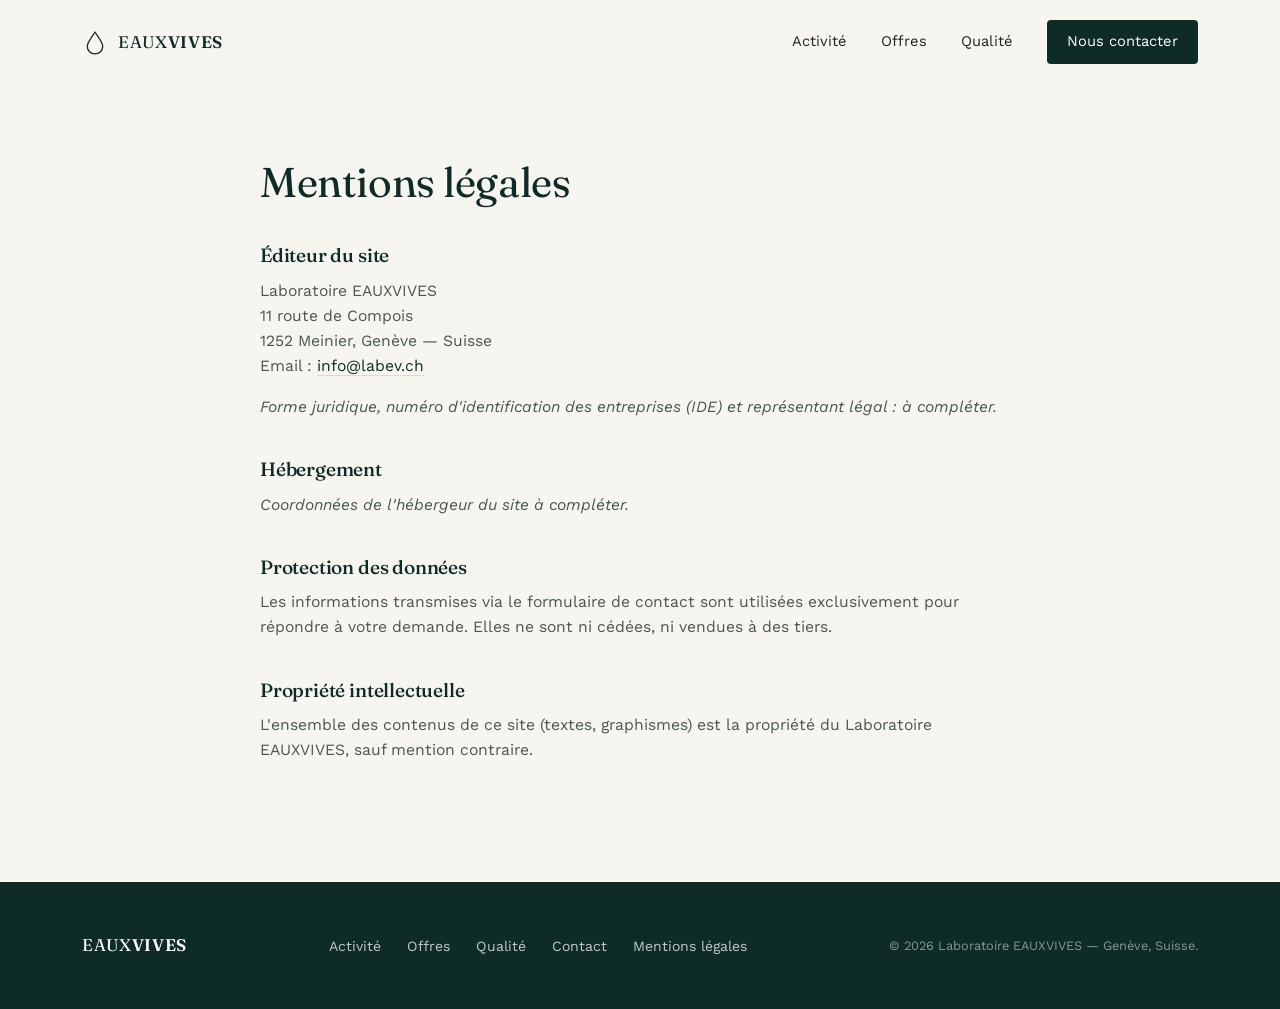
==== mentions-legales.html @ 8d7fb26c "Corriger l'adresse email de contact en info@labev.ch Co-Authored-By: Claude Sonnet 5 <noreply@anthro" ====
<!DOCTYPE html>
<html lang="fr">
<head>
<meta charset="UTF-8">
<meta name="viewport" content="width=device-width, initial-scale=1.0">
<title>Mentions légales — EAUXVIVES</title>
<meta name="robots" content="noindex">
<link rel="icon" href="data:image/svg+xml,%3Csvg xmlns='http://www.w3.org/2000/svg' viewBox='0 0 32 32'%3E%3Crect width='32' height='32' rx='6' fill='%23173A34'/%3E%3Cpath d='M16 6C11 13 8 16.5 8 20.5A8 8 0 0 0 24 20.5C24 16.5 21 13 16 6Z' fill='%237FBDA8'/%3E%3C/svg%3E">
<link rel="preconnect" href="https://fonts.googleapis.com">
<link rel="preconnect" href="https://fonts.gstatic.com" crossorigin>
<link href="https://fonts.googleapis.com/css2?family=Fraunces:opsz,wght@9..144,400;9..144,500;9..144,600&family=Work+Sans:wght@300;400;500;600&display=swap" rel="stylesheet">
<link rel="stylesheet" href="css/style.css">
<style>
  .legal { padding: 160px 0 120px; max-width: 760px; }
  .legal h1 { font-size: clamp(2rem, 4vw, 2.6rem); color: var(--teal-900); margin-bottom: 34px; }
  .legal h2 { font-size: 1.2rem; margin: 40px 0 12px; color: var(--teal-900); }
  .legal p, .legal li { color: var(--ink-soft); font-size: 0.98rem; }
  .legal a { color: var(--teal-900); border-bottom: 1px solid var(--line); }
</style>
</head>
<body>

<header class="site-header scrolled" id="site-header">
  <div class="wrap header-inner">
    <a class="logo" href="index.html">
      <span class="logo-mark" aria-hidden="true">
        <svg viewBox="0 0 32 32" fill="none" xmlns="http://www.w3.org/2000/svg">
          <path d="M16 4C10 12.5 6.5 16.7 6.5 21.2C6.5 27 10.7 30.5 16 30.5C21.3 30.5 25.5 27 25.5 21.2C25.5 16.7 22 12.5 16 4Z" stroke="currentColor" stroke-width="1.6"/>
        </svg>
      </span>
      <span class="logo-text">EAUX<strong>VIVES</strong></span>
    </a>
    <nav class="main-nav" id="main-nav" aria-label="Navigation principale">
      <a href="index.html#activite">Activité</a>
      <a href="index.html#offres">Offres</a>
      <a href="index.html#qualite">Qualité</a>
      <a href="index.html#contact" class="nav-cta">Nous contacter</a>
    </nav>
    <button class="nav-toggle" id="nav-toggle" aria-expanded="false" aria-controls="main-nav" aria-label="Ouvrir le menu">
      <span></span><span></span><span></span>
    </button>
  </div>
</header>

<main id="main">
  <section class="wrap legal">
    <h1>Mentions légales</h1>

    <h2>Éditeur du site</h2>
    <p>
      Laboratoire EAUXVIVES<br>
      11 route de Compois<br>
      1252 Meinier, Genève — Suisse<br>
      Email : <a href="mailto:info@labev.ch">info@labev.ch</a>
    </p>
    <p><em>Forme juridique, numéro d'identification des entreprises (IDE) et représentant légal : à compléter.</em></p>

    <h2>Hébergement</h2>
    <p><em>Coordonnées de l'hébergeur du site à compléter.</em></p>

    <h2>Protection des données</h2>
    <p>
      Les informations transmises via le formulaire de contact sont utilisées
      exclusivement pour répondre à votre demande. Elles ne sont ni cédées, ni
      vendues à des tiers.
    </p>

    <h2>Propriété intellectuelle</h2>
    <p>
      L'ensemble des contenus de ce site (textes, graphismes) est la propriété
      du Laboratoire EAUXVIVES, sauf mention contraire.
    </p>
  </section>
</main>

<footer class="site-footer">
  <div class="wrap footer-inner">
    <a class="logo" href="index.html">
      <span class="logo-text">EAUX<strong>VIVES</strong></span>
    </a>
    <nav class="footer-nav" aria-label="Navigation de pied de page">
      <a href="index.html#activite">Activité</a>
      <a href="index.html#offres">Offres</a>
      <a href="index.html#qualite">Qualité</a>
      <a href="index.html#contact">Contact</a>
      <a href="mentions-legales.html">Mentions légales</a>
    </nav>
    <p class="footer-meta">&copy; <span id="year"></span> Laboratoire EAUXVIVES — Genève, Suisse.</p>
  </div>
</footer>

<script src="js/main.js"></script>
</body>
</html>
---- css/style.css ----
/* ============================================================
   EAUXVIVES — Laboratoire pharmaceutique & compléments alimentaires
   ============================================================ */

:root {
  --ink: #1c2420;
  --ink-soft: #4a564f;
  --paper: #f7f5ef;
  --paper-alt: #efece2;
  --line: #dedad0;

  --teal-900: #0f2b26;
  --teal-800: #16382f;
  --teal-700: #1f4a3d;
  --aqua-500: #6fab98;
  --aqua-300: #a9cdbe;
  --gold-500: #9c6425;

  --font-display: "Fraunces", Georgia, serif;
  --font-body: "Work Sans", -apple-system, BlinkMacSystemFont, "Segoe UI", sans-serif;

  --wrap: 1180px;
  --radius: 4px;
  --ease: cubic-bezier(.16,.8,.24,1);
}

* { box-sizing: border-box; }
html { scroll-behavior: smooth; }

body {
  margin: 0;
  background: var(--paper);
  color: var(--ink);
  font-family: var(--font-body);
  font-weight: 400;
  line-height: 1.6;
  -webkit-font-smoothing: antialiased;
}

img, svg { display: block; max-width: 100%; }

a { color: inherit; text-decoration: none; }

.wrap {
  max-width: var(--wrap);
  margin: 0 auto;
  padding: 0 32px;
}

.skip-link {
  position: absolute;
  left: -999px;
  top: 0;
  background: var(--teal-900);
  color: #fff;
  padding: 12px 18px;
  z-index: 200;
}
.skip-link:focus { left: 16px; top: 16px; }

h1, h2, h3 {
  font-family: var(--font-display);
  font-weight: 500;
  line-height: 1.08;
  margin: 0;
  letter-spacing: -0.01em;
}

h1 { font-size: clamp(2.6rem, 6vw, 4.6rem); font-weight: 400; }
h2 { font-size: clamp(2rem, 3.6vw, 2.9rem); }
h3 { font-size: 1.25rem; font-weight: 500; }

p { margin: 0 0 1em; color: var(--ink-soft); }
p:last-child { margin-bottom: 0; }

.eyebrow {
  font-family: var(--font-body);
  font-size: 0.78rem;
  letter-spacing: 0.16em;
  text-transform: uppercase;
  color: var(--gold-500);
  font-weight: 600;
  margin: 0 0 18px;
}
.eyebrow-light { color: var(--aqua-300); }

.lede {
  font-size: 1.15rem;
  color: var(--ink-soft);
  max-width: 46ch;
}
.lede-light { color: rgba(255,255,255,0.78); }

/* ---------- Buttons ---------- */
.btn {
  display: inline-flex;
  align-items: center;
  justify-content: center;
  gap: 8px;
  padding: 15px 30px;
  border-radius: var(--radius);
  font-size: 0.95rem;
  font-weight: 500;
  letter-spacing: 0.01em;
  cursor: pointer;
  border: 1px solid transparent;
  transition: transform .35s var(--ease), background .3s, border-color .3s, color .3s;
}
.btn-primary {
  background: var(--teal-900);
  color: #fff;
}
.btn-primary:hover { background: var(--teal-700); transform: translateY(-2px); }
.btn-ghost {
  background: transparent;
  color: var(--ink);
  border-color: var(--line);
}
.btn-ghost:hover { border-color: var(--ink); transform: translateY(-2px); }
.btn-block { width: 100%; margin-top: 6px; }

/* ============ HEADER ============ */
.site-header {
  position: fixed;
  top: 0; left: 0; right: 0;
  z-index: 100;
  background: rgba(247, 245, 239, 0);
  border-bottom: 1px solid transparent;
  transition: background .4s var(--ease), border-color .4s var(--ease);
}
.site-header.scrolled {
  background: rgba(247, 245, 239, 0.92);
  backdrop-filter: blur(8px);
  border-bottom-color: var(--line);
}
.header-inner {
  display: flex;
  align-items: center;
  justify-content: space-between;
  height: 84px;
}

.logo { display: flex; align-items: center; gap: 10px; }
.logo-mark { width: 26px; height: 26px; color: var(--teal-900); }
.logo-text {
  font-family: var(--font-display);
  font-size: 1.05rem;
  letter-spacing: 0.04em;
  color: var(--teal-900);
}
.logo-text strong { font-weight: 600; }

.main-nav { display: flex; align-items: center; gap: 34px; }
.main-nav a {
  font-size: 0.92rem;
  color: var(--ink);
  position: relative;
  padding: 4px 0;
}
.main-nav a:not(.nav-cta)::after {
  content: "";
  position: absolute;
  left: 0; right: 100%;
  bottom: 0;
  height: 1px;
  background: var(--gold-500);
  transition: right .3s var(--ease);
}
.main-nav a:not(.nav-cta):hover::after { right: 0; }

.main-nav a.nav-cta {
  background: var(--teal-900);
  color: #fff;
  padding: 10px 20px;
  border-radius: var(--radius);
  transition: background .3s;
}
.main-nav a.nav-cta:hover { background: var(--teal-700); }

.nav-toggle {
  display: none;
  flex-direction: column;
  justify-content: center;
  gap: 5px;
  width: 40px;
  height: 40px;
  background: none;
  border: none;
  cursor: pointer;
}
.nav-toggle span {
  width: 22px;
  height: 1.5px;
  background: var(--ink);
  transition: transform .3s, opacity .3s;
}

/* ============ HERO ============ */
.hero {
  position: relative;
  min-height: 100vh;
  display: flex;
  align-items: center;
  overflow: hidden;
  background: linear-gradient(180deg, #fbfaf6 0%, var(--paper) 60%);
}
.hero-bg { position: absolute; inset: 0; z-index: 0; }
.hero-waves { width: 100%; height: 100%; }
.wave { fill: var(--aqua-300); opacity: 0.35; }
.wave-2 { fill: var(--aqua-500); opacity: 0.28; }
.wave-3 { fill: var(--teal-700); opacity: 0.15; }

.hero-inner { position: relative; z-index: 1; padding-top: 84px; }
.hero h1 { color: var(--teal-900); margin: 6px 0 26px; max-width: 16ch; }
.hero-lead { font-size: 1.2rem; max-width: 56ch; margin-bottom: 40px; }
.hero-actions { display: flex; gap: 18px; flex-wrap: wrap; }

/* ============ SECTIONS ============ */
.section { padding: 120px 0; }
.section-alt { background: var(--paper-alt); }
.section-head { max-width: 620px; margin-bottom: 64px; }

.split {
  display: grid;
  grid-template-columns: 1fr 1fr;
  gap: 60px;
  margin-bottom: 64px;
}

.stat-row {
  display: grid;
  grid-template-columns: repeat(4, 1fr);
  gap: 1px;
  background: var(--line);
  border: 1px solid var(--line);
}
.stat {
  background: var(--paper);
  padding: 32px 26px;
  display: flex;
  flex-direction: column;
  gap: 10px;
}
.stat-num {
  font-family: var(--font-display);
  font-size: 1.5rem;
  color: var(--teal-900);
}
.stat-label {
  font-size: 0.85rem;
  color: var(--ink-soft);
}

/* ---------- Offers ---------- */
.offer-grid {
  display: grid;
  grid-template-columns: repeat(3, 1fr);
  gap: 1px;
  background: var(--line);
  border: 1px solid var(--line);
}
.offer-card {
  background: var(--paper-alt);
  padding: 42px 34px;
  transition: background .35s var(--ease);
}
.offer-card:hover { background: var(--paper); }
.offer-icon {
  display: inline-flex;
  width: 42px; height: 42px;
  color: var(--teal-700);
  margin-bottom: 22px;
}
.offer-card h3 { margin-bottom: 10px; color: var(--teal-900); }
.offer-card p { font-size: 0.95rem; margin: 0; }

/* ---------- Specialisation (dark split) ---------- */
.section-dark {
  background: var(--teal-900);
  color: #fff;
  padding: 130px 0;
}
.split-feature {
  display: grid;
  grid-template-columns: 1.1fr 0.9fr;
  gap: 70px;
  align-items: center;
}
.split-feature-text h2 { color: #fff; margin-bottom: 24px; }
.feature-list { list-style: none; margin: 34px 0 0; padding: 0; display: grid; gap: 16px; }
.feature-list li {
  position: relative;
  padding-left: 26px;
  font-size: 0.98rem;
  color: rgba(255,255,255,0.88);
}
.feature-list li::before {
  content: "";
  position: absolute;
  left: 0; top: 9px;
  width: 10px; height: 1px;
  background: var(--gold-500);
}

.split-feature-visual { display: flex; align-items: center; justify-content: center; }
.capsule-visual {
  position: relative;
  width: 320px;
  height: 320px;
}
.capsule-visual .ring {
  position: absolute;
  inset: 0;
  border: 1px solid rgba(255,255,255,0.18);
  border-radius: 50%;
}
.capsule {
  position: absolute;
  width: 96px;
  height: 40px;
  border-radius: 20px;
  overflow: hidden;
  box-shadow: 0 20px 40px rgba(0,0,0,0.25);
}
.capsule::before, .capsule::after {
  content: "";
  position: absolute;
  inset: 0;
}
.capsule::before { left: 0; right: 50%; background: var(--aqua-300); }
.capsule::after { left: 50%; right: 0; background: var(--gold-500); }
.c1 { top: 40px; left: 30px; transform: rotate(-18deg); }
.c2 { top: 140px; right: 10px; transform: rotate(10deg); }
.c2::before { background: var(--teal-700); }
.c2::after { background: var(--aqua-500); }
.c3 { bottom: 30px; left: 70px; transform: rotate(28deg); }
.c3::before { background: var(--gold-500); }
.c3::after { background: var(--teal-700); }

/* ---------- Quality ---------- */
.quality-grid {
  display: grid;
  grid-template-columns: repeat(4, 1fr);
  gap: 28px;
}
.quality-card {
  border: 1px solid var(--line);
  padding: 32px 26px;
  border-radius: var(--radius);
  background: var(--paper);
}
.quality-tag {
  display: inline-block;
  font-family: var(--font-display);
  font-size: 1.1rem;
  color: var(--teal-900);
  margin-bottom: 14px;
  padding-bottom: 10px;
  border-bottom: 2px solid var(--gold-500);
}
.quality-card p { font-size: 0.92rem; margin: 0; }

/* ---------- Contact ---------- */
.section-contact { background: var(--paper-alt); }
.contact-wrap {
  display: grid;
  grid-template-columns: 0.9fr 1.1fr;
  gap: 70px;
}
.contact-intro h2 { margin-bottom: 20px; color: var(--teal-900); }
.contact-info {
  list-style: none;
  margin: 40px 0 0;
  padding: 26px 0 0;
  border-top: 1px solid var(--line);
  display: grid;
  gap: 20px;
}
.contact-label {
  display: block;
  font-size: 0.75rem;
  letter-spacing: 0.1em;
  text-transform: uppercase;
  color: var(--gold-500);
  margin-bottom: 6px;
}
.contact-info a { color: var(--teal-900); font-size: 1.05rem; border-bottom: 1px solid transparent; }
.contact-info a:hover { border-bottom-color: var(--teal-900); }

.contact-form {
  background: var(--paper);
  border: 1px solid var(--line);
  border-radius: var(--radius);
  padding: 40px;
}
.form-row { display: grid; grid-template-columns: 1fr 1fr; gap: 20px; }
.field { margin-bottom: 20px; }
.field label {
  display: block;
  font-size: 0.85rem;
  color: var(--ink-soft);
  margin-bottom: 8px;
}
.field input, .field textarea {
  width: 100%;
  padding: 13px 14px;
  font-family: var(--font-body);
  font-size: 0.96rem;
  border: 1px solid var(--line);
  border-radius: var(--radius);
  background: #fff;
  color: var(--ink);
  transition: border-color .25s;
}
.field input:focus, .field textarea:focus {
  outline: none;
  border-color: var(--teal-700);
}
.field textarea { resize: vertical; min-height: 120px; }
.hp-field { position: absolute; left: -9999px; opacity: 0; }
.form-status {
  margin-top: 14px;
  font-size: 0.88rem;
  color: var(--ink-soft);
  min-height: 1.2em;
}
.form-status.success { color: var(--teal-700); }
.form-status.error { color: #a1443a; }

/* ============ FOOTER ============ */
.site-footer {
  background: var(--teal-900);
  color: rgba(255,255,255,0.75);
  padding: 50px 0;
}
.footer-inner {
  display: flex;
  align-items: center;
  justify-content: space-between;
  flex-wrap: wrap;
  gap: 24px;
}
.site-footer .logo-text { color: #fff; }
.footer-nav { display: flex; gap: 26px; flex-wrap: wrap; }
.footer-nav a { font-size: 0.88rem; color: rgba(255,255,255,0.75); }
.footer-nav a:hover { color: #fff; }
.footer-meta { font-size: 0.8rem; margin: 0; color: rgba(255,255,255,0.5); }

/* ============ Reveal animation ============ */
.reveal {
  opacity: 0;
  transform: translateY(22px);
  transition: opacity .8s var(--ease), transform .8s var(--ease);
}
.reveal.in-view { opacity: 1; transform: translateY(0); }

@media (prefers-reduced-motion: reduce) {
  .reveal { opacity: 1; transform: none; transition: none; }
  html { scroll-behavior: auto; }
}

/* ============ Responsive ============ */
@media (max-width: 980px) {
  .split, .split-feature, .contact-wrap { grid-template-columns: 1fr; }
  .split-feature-visual { order: -1; }
  .stat-row { grid-template-columns: repeat(2, 1fr); }
  .offer-grid { grid-template-columns: repeat(2, 1fr); }
  .quality-grid { grid-template-columns: repeat(2, 1fr); }
}

@media (max-width: 760px) {
  .wrap { padding: 0 22px; }
  .section { padding: 84px 0; }
  .section-dark { padding: 84px 0; }

  .main-nav {
    position: fixed;
    top: 84px; left: 0; right: 0;
    background: var(--paper);
    border-bottom: 1px solid var(--line);
    flex-direction: column;
    align-items: flex-start;
    padding: 24px 22px 32px;
    gap: 20px;
    transform: translateY(-12px);
    opacity: 0;
    visibility: hidden;
    transition: opacity .3s, transform .3s, visibility .3s;
  }
  .main-nav.open { opacity: 1; transform: translateY(0); visibility: visible; }
  .nav-toggle { display: flex; }
  .nav-toggle.open span:nth-child(1) { transform: translateY(6.5px) rotate(45deg); }
  .nav-toggle.open span:nth-child(2) { opacity: 0; }
  .nav-toggle.open span:nth-child(3) { transform: translateY(-6.5px) rotate(-45deg); }

  .stat-row { grid-template-columns: 1fr; }
  .offer-grid { grid-template-columns: 1fr; }
  .quality-grid { grid-template-columns: 1fr; }
  .form-row { grid-template-columns: 1fr; }
  .contact-form { padding: 28px; }
  .capsule-visual { width: 240px; height: 240px; }
}
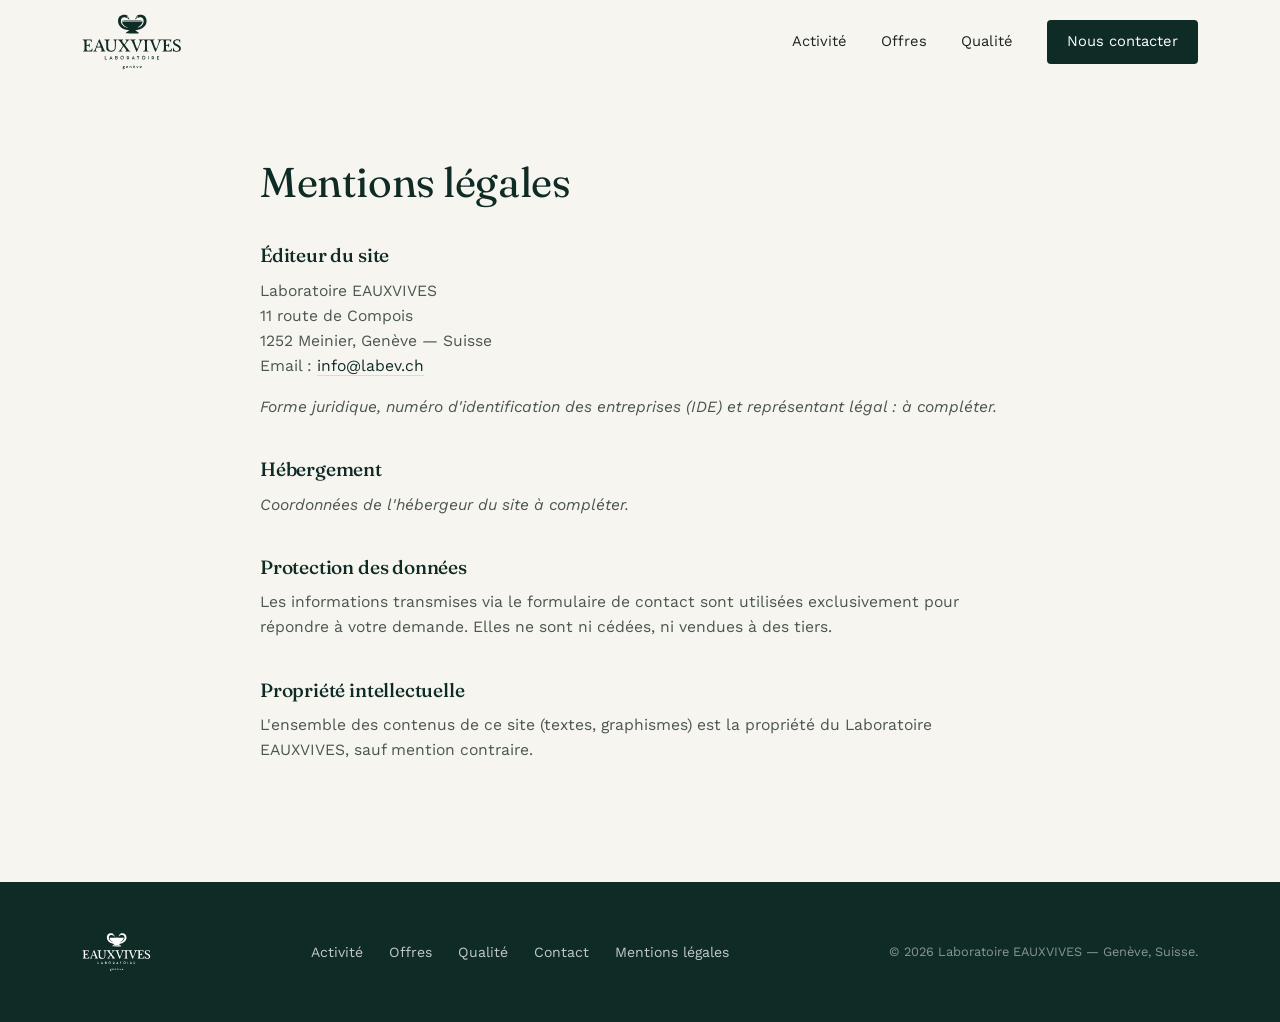
==== commit 0a9aec01: "Intégrer le logo officiel EAUXVIVES Remplace le repère générique (goutte + texte) par le vrai logo (" ====
--- a/mentions-legales.html
+++ b/mentions-legales.html
@@ -5,7 +5,7 @@
 <meta name="viewport" content="width=device-width, initial-scale=1.0">
 <title>Mentions légales — EAUXVIVES</title>
 <meta name="robots" content="noindex">
-<link rel="icon" href="data:image/svg+xml,%3Csvg xmlns='http://www.w3.org/2000/svg' viewBox='0 0 32 32'%3E%3Crect width='32' height='32' rx='6' fill='%23173A34'/%3E%3Cpath d='M16 6C11 13 8 16.5 8 20.5A8 8 0 0 0 24 20.5C24 16.5 21 13 16 6Z' fill='%237FBDA8'/%3E%3C/svg%3E">
+<link rel="icon" href="data:image/svg+xml,%3Csvg%20xmlns%3D%27http%3A//www.w3.org/2000/svg%27%20viewBox%3D%270%200%2032%2032%27%3E%3Crect%20width%3D%2732%27%20height%3D%2732%27%20rx%3D%276%27%20fill%3D%27%230f2b26%27/%3E%3Cg%20transform%3D%27translate%28-22.41%206.38%29%20scale%280.1287%29%27%3E%3Cg%20transform%3D%27translate%280%2C344%29%20scale%280.1%2C-0.1%29%27%20fill%3D%27%23a9cdbe%27%20stroke%3D%27none%27%3E%3Cpath%20d%3D%27M2400%203327%20c-104%20-23%20-178%20-81%20-225%20-175%20-76%20-151%20-39%20-376%2084%20-514%2086%20-97%20242%20-172%20421%20-203%2052%20-9%20101%20-19%20109%20-21%2024%20-8%20-17%20-42%20-78%20-65%20-63%20-23%20-101%20-54%20-101%20-81%200%20-17%2019%20-18%20375%20-18%20206%200%20375%202%20375%205%200%202%20-6%2016%20-12%2031%20-9%2020%20-35%2037%20-94%2064%20-45%2021%20-84%2043%20-88%2048%20-4%207%209%2014%2031%2017%20372%2063%20570%20204%20622%20443%2046%20215%20-46%20405%20-224%20463%20-49%2016%20-196%2016%20-251%201%20-55%20-16%20-128%20-66%20-143%20-98%20-6%20-15%20-10%20-29%20-7%20-31%202%20-2%207%204%2010%2015%204%2011%2019%2022%2034%2026%2015%203%2038%208%2052%2012%2023%205%2024%204%207%20-9%20-14%20-12%20-17%20-23%20-12%20-51%207%20-33%209%20-35%2039%20-29%2017%203%2037%2010%2043%2016%207%205%2041%2011%2075%2014%20142%2010%20228%20-92%20215%20-257%20-6%20-87%20-38%20-152%20-112%20-226%20-64%20-65%20-125%20-102%20-214%20-128%20-90%20-27%20-91%20-18%20-2%2025%20136%2066%20233%20178%20260%20299%20l9%2040%20-615%200%20-615%200%207%20-37%20c21%20-114%20121%20-230%20258%20-299%2051%20-25%2093%20-47%2096%20-49%2013%20-13%20-152%2041%20-193%2063%20-80%2043%20-161%20125%20-197%20199%20-27%2054%20-32%2075%20-32%20137%200%20178%20116%20273%20272%20222%2027%20-9%2055%20-16%2061%20-16%207%200%2046%20-25%2088%20-55%2088%20-63%20109%20-60%2067%2011%20-19%2033%20-30%2043%20-35%2033%20-6%20-9%20-10%20-6%20-15%2013%20-4%2015%20-4%2032%200%2037%2011%2019%20-8%2012%20-32%20-11%20l-23%20-22%2027%20-29%20c27%20-29%2015%20-29%20-19%201%20-14%2011%20-16%2024%20-12%2053%205%2030%203%2040%20-10%2045%20-9%203%20-16%2010%20-16%2015%200%204%2016%201%2035%20-7%2062%20-25%2074%20-17%2031%2022%20-67%2058%20-215%2086%20-326%2061z%27/%3E%3Cpath%20d%3D%27M3230%203191%20c0%20-11%20-3%20-27%20-7%20-37%20-6%20-17%20-7%20-16%20-13%201%20-5%2015%20-11%209%20-34%20-29%20-33%20-56%20-29%20-90%207%20-60%2054%2046%2097%2090%2097%2099%200%206%20-12%2018%20-25%2028%20-24%2017%20-25%2017%20-25%20-2z%27/%3E%3Cpath%20d%3D%27M2770%203180%20c0%20-7%203%20-10%207%20-7%203%204%203%2010%200%2014%20-4%203%20-7%200%20-7%20-7z%27/%3E%3Cpath%20d%3D%27M2370%202980%20c0%20-7%20212%20-10%20615%20-10%20403%200%20615%203%20615%2010%200%207%20-212%2010%20-615%2010%20-403%200%20-615%20-3%20-615%20-10z%27/%3E%3Cpath%20d%3D%27M2606%202223%20c-3%20-4%20-6%20-10%20-6%20-15%200%20-4%20171%20-8%20380%20-8%20334%200%20380%202%20380%2015%200%2014%20-46%2015%20-374%2015%20-205%20-1%20-376%20-4%20-380%20-7z%27/%3E%3C/g%3E%3C/g%3E%3C/svg%3E">
 <link rel="preconnect" href="https://fonts.googleapis.com">
 <link rel="preconnect" href="https://fonts.gstatic.com" crossorigin>
 <link href="https://fonts.googleapis.com/css2?family=Fraunces:opsz,wght@9..144,400;9..144,500;9..144,600&family=Work+Sans:wght@300;400;500;600&display=swap" rel="stylesheet">
@@ -23,12 +23,9 @@
 <header class="site-header scrolled" id="site-header">
   <div class="wrap header-inner">
     <a class="logo" href="index.html">
-      <span class="logo-mark" aria-hidden="true">
-        <svg viewBox="0 0 32 32" fill="none" xmlns="http://www.w3.org/2000/svg">
-          <path d="M16 4C10 12.5 6.5 16.7 6.5 21.2C6.5 27 10.7 30.5 16 30.5C21.3 30.5 25.5 27 25.5 21.2C25.5 16.7 22 12.5 16 4Z" stroke="currentColor" stroke-width="1.6"/>
-        </svg>
-      </span>
-      <span class="logo-text">EAUX<strong>VIVES</strong></span>
+      <svg class="logo-full" viewBox="0 0 590 344" xmlns="http://www.w3.org/2000/svg" role="img" aria-label="EAUXVIVES Laboratoire Genève">
+<g transform="translate(0.000000,344.000000) scale(0.100000,-0.100000)" fill="currentColor" stroke="none"> <path d="M2400 3327 c-104 -23 -178 -81 -225 -175 -76 -151 -39 -376 84 -514 86 -97 242 -172 421 -203 52 -9 101 -19 109 -21 24 -8 -17 -42 -78 -65 -63 -23 -101 -54 -101 -81 0 -17 19 -18 375 -18 206 0 375 2 375 5 0 2 -6 16 -12 31 -9 20 -35 37 -94 64 -45 21 -84 43 -88 48 -4 7 9 14 31 17 372 63 570 204 622 443 46 215 -46 405 -224 463 -49 16 -196 16 -251 1 -55 -16 -128 -66 -143 -98 -6 -15 -10 -29 -7 -31 2 -2 7 4 10 15 4 11 19 22 34 26 15 3 38 8 52 12 23 5 24 4 7 -9 -14 -12 -17 -23 -12 -51 7 -33 9 -35 39 -29 17 3 37 10 43 16 7 5 41 11 75 14 142 10 228 -92 215 -257 -6 -87 -38 -152 -112 -226 -64 -65 -125 -102 -214 -128 -90 -27 -91 -18 -2 25 136 66 233 178 260 299 l9 40 -615 0 -615 0 7 -37 c21 -114 121 -230 258 -299 51 -25 93 -47 96 -49 13 -13 -152 41 -193 63 -80 43 -161 125 -197 199 -27 54 -32 75 -32 137 0 178 116 273 272 222 27 -9 55 -16 61 -16 7 0 46 -25 88 -55 88 -63 109 -60 67 11 -19 33 -30 43 -35 33 -6 -9 -10 -6 -15 13 -4 15 -4 32 0 37 11 19 -8 12 -32 -11 l-23 -22 27 -29 c27 -29 15 -29 -19 1 -14 11 -16 24 -12 53 5 30 3 40 -10 45 -9 3 -16 10 -16 15 0 4 16 1 35 -7 62 -25 74 -17 31 22 -67 58 -215 86 -326 61z"/> <path d="M3230 3191 c0 -11 -3 -27 -7 -37 -6 -17 -7 -16 -13 1 -5 15 -11 9 -34 -29 -33 -56 -29 -90 7 -60 54 46 97 90 97 99 0 6 -12 18 -25 28 -24 17 -25 17 -25 -2z"/> <path d="M2770 3180 c0 -7 3 -10 7 -7 3 4 3 10 0 14 -4 3 -7 0 -7 -7z"/> <path d="M2370 2980 c0 -7 212 -10 615 -10 403 0 615 3 615 10 0 7 -212 10 -615 10 -403 0 -615 -3 -615 -10z"/> <path d="M2606 2223 c-3 -4 -6 -10 -6 -15 0 -4 171 -8 380 -8 334 0 380 2 380 15 0 14 -46 15 -374 15 -205 -1 -376 -4 -380 -7z"/> <path d="M896 1588 c-145 -368 -153 -384 -206 -398 -22 -6 -40 -17 -40 -25 0 -11 25 -13 128 -12 135 2 155 11 80 37 -55 20 -57 36 -20 131 l30 74 125 3 125 3 22 -58 c12 -32 25 -77 27 -100 5 -42 5 -42 -36 -53 -23 -6 -41 -17 -41 -25 0 -11 29 -14 160 -13 120 0 160 3 160 13 0 6 -18 19 -39 27 -26 10 -45 27 -57 49 -10 19 -72 171 -139 339 -96 238 -126 306 -141 308 -16 2 -37 -43 -138 -300z m159 -7 c36 -97 43 -126 33 -133 -17 -11 -187 -8 -194 3 -3 5 13 55 35 112 22 56 45 115 51 131 6 18 14 26 20 20 5 -5 29 -65 55 -133z"/> <path d="M5575 1873 c-128 -29 -187 -101 -170 -211 10 -66 59 -114 179 -174 142 -71 176 -107 176 -187 0 -107 -148 -154 -252 -80 -35 25 -66 76 -76 125 -5 24 -14 39 -22 39 -12 0 -15 -21 -15 -115 -1 -63 1 -119 3 -123 2 -5 14 1 27 13 l22 21 61 -20 c101 -34 209 -23 281 30 53 38 74 81 74 149 0 109 -51 166 -218 245 -113 54 -140 81 -140 141 0 34 6 49 28 71 24 24 36 28 100 31 67 4 76 2 105 -23 20 -17 37 -45 49 -81 27 -86 41 -70 39 46 -1 96 -7 115 -32 90 -6 -6 -29 -4 -64 5 -53 14 -114 17 -155 8z"/> <path d="M37 1863 c-10 -10 13 -33 33 -33 74 0 80 -25 80 -327 0 -291 -1 -294 -70 -313 -24 -6 -40 -17 -40 -26 0 -12 39 -14 282 -12 l283 3 6 40 c4 22 9 62 10 90 3 40 0 51 -14 53 -11 2 -18 -6 -23 -25 -20 -84 -64 -113 -171 -113 -50 0 -77 5 -100 20 -39 23 -45 50 -41 180 l3 95 45 -2 c79 -4 89 -9 102 -58 7 -25 18 -45 25 -45 10 0 13 31 13 131 0 140 -11 162 -38 81 -11 -35 -19 -43 -50 -52 -20 -5 -52 -10 -69 -10 l-33 0 0 129 c0 101 3 131 15 141 10 8 46 11 115 8 115 -3 122 -8 142 -85 6 -25 16 -43 24 -43 22 0 20 166 -2 174 -21 8 -519 8 -527 -1z"/> <path d="M1323 1858 c-8 -14 8 -28 32 -28 13 0 36 -11 52 -24 l27 -24 6 -243 c5 -222 7 -248 26 -284 43 -82 147 -123 290 -112 122 9 184 48 225 141 20 46 23 72 28 276 7 249 11 267 64 272 20 2 32 8 32 18 0 12 -21 15 -125 15 -104 0 -125 -3 -125 -15 0 -9 13 -17 35 -20 56 -8 60 -27 60 -268 0 -222 -6 -259 -48 -305 -32 -36 -88 -57 -152 -57 -70 0 -105 15 -148 64 -45 52 -54 111 -50 334 3 190 4 194 27 213 13 10 36 19 52 19 21 0 29 5 29 18 0 15 -15 17 -166 17 -91 0 -168 -3 -171 -7z"/> <path d="M2130 1848 c0 -12 8 -18 21 -18 36 0 56 -18 114 -101 32 -45 82 -113 111 -152 30 -38 54 -74 54 -81 0 -6 -37 -63 -83 -127 -45 -63 -89 -125 -97 -137 -8 -12 -37 -30 -64 -40 -26 -9 -49 -21 -50 -27 0 -6 52 -11 137 -12 112 -2 137 1 137 12 0 8 -17 19 -39 25 -21 5 -42 18 -45 26 -10 26 118 234 143 234 4 0 37 -42 73 -92 103 -147 107 -160 44 -172 -21 -4 -36 -13 -36 -21 0 -11 30 -14 158 -13 86 0 161 2 165 5 14 8 -14 33 -38 33 -29 0 -39 11 -179 199 -71 94 -113 158 -108 165 5 6 50 68 100 137 93 128 104 139 148 139 16 0 24 6 24 18 0 16 -11 18 -127 18 -92 -1 -127 -4 -130 -13 -5 -13 2 -17 50 -27 49 -11 35 -64 -50 -184 -24 -34 -48 -60 -54 -57 -16 11 -139 193 -139 207 0 21 21 38 47 38 15 0 23 6 23 18 0 17 -12 18 -155 18 -141 -1 -155 -2 -155 -18z"/> <path d="M2852 1851 c2 -9 20 -19 40 -24 20 -5 46 -19 57 -31 12 -13 52 -104 90 -202 112 -293 185 -458 202 -462 19 -4 17 -9 155 348 63 162 124 305 136 317 38 40 101 47 170 18 31 -12 38 -74 38 -322 0 -261 -5 -290 -49 -299 -43 -9 -72 -24 -67 -33 4 -5 83 -9 176 -9 140 0 170 2 170 14 0 8 -15 16 -40 20 -74 12 -75 13 -78 304 -4 309 -1 322 73 338 55 12 109 0 142 -30 12 -12 35 -53 49 -92 53 -138 163 -412 197 -491 24 -58 39 -80 52 -80 14 0 42 63 139 312 67 171 131 325 144 342 22 30 85 56 113 47 8 -2 26 -7 41 -10 53 -12 58 -39 58 -323 0 -291 -1 -294 -70 -313 -24 -6 -40 -17 -40 -26 0 -12 39 -14 282 -12 l283 3 6 50 c18 137 18 135 -2 135 -12 0 -21 -10 -25 -27 -21 -86 -62 -113 -171 -113 -85 0 -129 23 -138 72 -3 18 -5 76 -3 128 l3 95 45 -2 c79 -4 89 -9 102 -58 7 -25 18 -45 25 -45 10 0 13 31 13 131 0 140 -11 162 -38 81 -11 -35 -19 -43 -50 -52 -20 -5 -52 -10 -69 -10 l-33 0 0 128 c0 86 4 132 12 140 14 14 175 17 211 3 23 -9 39 -38 51 -93 4 -16 13 -28 22 -28 12 0 14 15 12 88 l-3 87 -403 0 c-357 1 -402 -1 -400 -15 2 -8 16 -16 33 -18 17 -2 34 -8 39 -12 15 -14 8 -81 -15 -156 -35 -116 -132 -355 -142 -351 -19 6 -177 427 -177 471 0 29 16 43 55 48 17 2 31 10 33 18 2 14 -53 15 -473 15 -418 0 -475 -2 -473 -15 2 -9 18 -17 38 -20 33 -5 35 -7 38 -47 2 -23 -7 -75 -18 -115 -34 -113 -132 -359 -143 -355 -22 7 -177 424 -177 475 0 32 4 35 65 44 11 2 21 10 23 19 2 13 -20 15 -168 15 -145 -1 -170 -3 -168 -15z"/> <path d="M2335 885 c-40 -20 -57 -50 -57 -96 2 -102 121 -146 186 -68 46 55 30 131 -34 164 -36 19 -57 19 -95 0z m105 -40 c8 -9 15 -33 15 -56 0 -72 -71 -104 -120 -54 -33 32 -33 78 1 112 20 20 31 24 57 19 17 -4 38 -13 47 -21z"/> <path d="M3614 891 c-36 -16 -64 -60 -64 -102 0 -54 41 -98 97 -106 39 -5 46 -2 78 30 29 29 35 42 35 76 0 74 -80 130 -146 102z m99 -53 c38 -45 1 -128 -58 -128 -54 0 -92 70 -64 121 22 42 89 46 122 7z"/> <path d="M1352 788 l3 -103 63 -3 c51 -2 62 0 62 13 0 11 -11 15 -45 15 l-45 0 0 90 c0 84 -1 90 -20 90 -20 0 -21 -5 -18 -102z"/> <path d="M1676 797 c-21 -50 -41 -98 -43 -104 -3 -7 2 -13 10 -13 8 0 17 7 21 15 4 11 20 15 56 15 36 0 52 -4 56 -15 6 -15 34 -21 34 -7 0 12 -84 202 -90 202 -3 0 -22 -42 -44 -93z m63 -8 c16 -46 14 -49 -19 -49 -34 0 -34 1 -18 47 15 41 23 42 37 2z"/> <path d="M1972 788 l3 -103 59 0 c45 1 61 5 72 20 19 25 18 69 -1 85 -11 9 -13 16 -5 24 15 15 12 42 -6 60 -10 11 -34 16 -70 16 l-55 0 3 -102z m104 60 c9 -14 -16 -38 -41 -38 -28 0 -42 47 -16 53 21 4 50 -3 57 -15z m11 -84 c10 -26 -11 -49 -46 -52 -30 -3 -31 -2 -31 32 0 34 2 36 35 36 24 0 38 -5 42 -16z"/> <path d="M2660 785 c0 -87 3 -105 15 -105 10 0 15 10 15 30 0 22 5 30 18 30 10 0 28 -13 40 -30 13 -16 29 -30 37 -30 20 0 19 7 -5 37 -20 25 -20 25 0 50 46 59 8 123 -73 123 l-47 0 0 -105z m101 54 c18 -34 -3 -69 -41 -69 -29 0 -30 2 -30 45 0 43 1 45 30 45 20 0 33 -7 41 -21z"/> <path d="M2994 790 c-27 -64 -38 -102 -31 -107 5 -3 15 1 22 10 16 23 103 24 111 2 6 -15 34 -21 34 -7 0 13 -83 202 -89 202 -3 0 -25 -45 -47 -100z m65 -1 c16 -46 14 -49 -19 -49 -34 0 -34 1 -18 47 15 41 23 42 37 2z"/> <path d="M3253 878 c2 -7 15 -13 28 -13 23 0 24 -3 29 -90 4 -71 8 -90 20 -90 12 0 16 18 18 86 l3 87 29 6 c59 11 30 26 -51 26 -60 0 -80 -3 -76 -12z"/> <path d="M3930 785 c0 -87 3 -105 15 -105 12 0 15 18 15 105 0 87 -3 105 -15 105 -12 0 -15 -18 -15 -105z"/> <path d="M4140 784 c0 -80 3 -105 13 -102 6 3 13 17 15 31 4 37 32 35 60 -3 13 -16 29 -30 37 -30 20 0 19 7 -5 37 -20 25 -20 25 0 50 46 59 8 123 -73 123 l-47 0 0 -106z m101 55 c18 -34 -3 -69 -41 -69 -29 0 -30 2 -30 45 0 43 1 45 30 45 20 0 33 -7 41 -21z"/> <path d="M4450 785 l0 -106 67 3 c42 2 68 8 71 16 3 9 -12 12 -53 12 -53 0 -56 1 -53 23 2 18 10 23 46 25 23 2 42 7 42 12 0 5 -19 10 -42 12 -42 3 -43 4 -46 41 -3 40 -2 41 66 39 22 -1 32 3 32 13 0 12 -14 15 -65 15 l-65 0 0 -105z"/> <path d="M3060 358 c1 -17 28 -53 35 -46 11 10 -7 58 -21 58 -8 0 -14 -6 -14 -12z"/> <path d="M2433 278 c-4 -7 -8 -33 -9 -58 -1 -25 -5 -53 -9 -62 -11 -27 0 -45 34 -51 65 -13 112 31 71 65 -12 10 -35 18 -51 18 -16 0 -29 5 -29 10 0 6 16 10 35 10 31 0 36 3 42 30 3 17 10 30 15 30 5 0 6 5 3 10 -9 14 -92 12 -102 -2z m60 -22 c7 -18 -1 -26 -25 -26 -18 0 -25 20 -11 33 11 12 31 8 36 -7z m12 -111 c0 -5 -15 -11 -32 -13 -25 -3 -33 1 -33 13 0 12 8 16 33 13 17 -2 32 -7 32 -13z"/> <path d="M2627 272 c-23 -25 -21 -65 2 -86 20 -19 94 -19 89 -1 -2 6 -15 9 -29 7 -14 -2 -32 4 -39 13 -11 13 -6 15 39 15 50 0 52 1 45 23 -3 12 -11 28 -16 35 -16 18 -72 15 -91 -6z m71 -19 c2 -9 -7 -13 -28 -13 -28 0 -31 2 -20 15 15 18 41 16 48 -2z"/> <path d="M2829 280 c-4 -19 1 -103 6 -108 11 -11 25 22 20 45 -6 26 19 55 40 47 10 -4 15 -21 15 -50 0 -32 4 -44 15 -44 19 0 21 92 2 108 -13 11 -96 13 -98 2z"/> <path d="M3047 272 c-23 -25 -21 -65 2 -86 22 -20 82 -18 89 3 3 9 -2 11 -17 6 -24 -7 -61 2 -61 16 0 5 20 9 43 9 24 0 47 3 50 6 7 8 -11 46 -27 56 -20 14 -63 8 -79 -10z m71 -19 c2 -9 -7 -13 -27 -13 -31 0 -42 14 -18 23 19 8 40 3 45 -10z"/> <path d="M3230 285 c0 -10 55 -115 60 -115 5 0 60 105 60 115 0 3 -6 5 -14 5 -8 0 -21 -17 -29 -37 l-15 -38 -18 38 c-10 20 -24 37 -31 37 -7 0 -13 -2 -13 -5z"/> <path d="M3440 270 c-24 -24 -25 -48 -4 -78 13 -19 24 -22 57 -20 47 3 49 23 3 23 -16 0 -31 6 -33 13 -3 8 9 12 41 12 50 0 57 10 30 48 -19 28 -67 29 -94 2z m70 -15 c11 -13 7 -15 -25 -15 -32 0 -36 2 -25 15 7 8 18 15 25 15 7 0 18 -7 25 -15z"/> <path d="M2965 40 c3 -5 13 -10 21 -10 8 0 14 5 14 10 0 6 -9 10 -21 10 -11 0 -17 -4 -14 -10z"/> </g>
+</svg>
     </a>
     <nav class="main-nav" id="main-nav" aria-label="Navigation principale">
       <a href="index.html#activite">Activité</a>
@@ -76,7 +73,9 @@
 <footer class="site-footer">
   <div class="wrap footer-inner">
     <a class="logo" href="index.html">
-      <span class="logo-text">EAUX<strong>VIVES</strong></span>
+      <svg class="logo-full" viewBox="0 0 590 344" xmlns="http://www.w3.org/2000/svg" role="img" aria-label="EAUXVIVES Laboratoire Genève">
+<g transform="translate(0.000000,344.000000) scale(0.100000,-0.100000)" fill="currentColor" stroke="none"> <path d="M2400 3327 c-104 -23 -178 -81 -225 -175 -76 -151 -39 -376 84 -514 86 -97 242 -172 421 -203 52 -9 101 -19 109 -21 24 -8 -17 -42 -78 -65 -63 -23 -101 -54 -101 -81 0 -17 19 -18 375 -18 206 0 375 2 375 5 0 2 -6 16 -12 31 -9 20 -35 37 -94 64 -45 21 -84 43 -88 48 -4 7 9 14 31 17 372 63 570 204 622 443 46 215 -46 405 -224 463 -49 16 -196 16 -251 1 -55 -16 -128 -66 -143 -98 -6 -15 -10 -29 -7 -31 2 -2 7 4 10 15 4 11 19 22 34 26 15 3 38 8 52 12 23 5 24 4 7 -9 -14 -12 -17 -23 -12 -51 7 -33 9 -35 39 -29 17 3 37 10 43 16 7 5 41 11 75 14 142 10 228 -92 215 -257 -6 -87 -38 -152 -112 -226 -64 -65 -125 -102 -214 -128 -90 -27 -91 -18 -2 25 136 66 233 178 260 299 l9 40 -615 0 -615 0 7 -37 c21 -114 121 -230 258 -299 51 -25 93 -47 96 -49 13 -13 -152 41 -193 63 -80 43 -161 125 -197 199 -27 54 -32 75 -32 137 0 178 116 273 272 222 27 -9 55 -16 61 -16 7 0 46 -25 88 -55 88 -63 109 -60 67 11 -19 33 -30 43 -35 33 -6 -9 -10 -6 -15 13 -4 15 -4 32 0 37 11 19 -8 12 -32 -11 l-23 -22 27 -29 c27 -29 15 -29 -19 1 -14 11 -16 24 -12 53 5 30 3 40 -10 45 -9 3 -16 10 -16 15 0 4 16 1 35 -7 62 -25 74 -17 31 22 -67 58 -215 86 -326 61z"/> <path d="M3230 3191 c0 -11 -3 -27 -7 -37 -6 -17 -7 -16 -13 1 -5 15 -11 9 -34 -29 -33 -56 -29 -90 7 -60 54 46 97 90 97 99 0 6 -12 18 -25 28 -24 17 -25 17 -25 -2z"/> <path d="M2770 3180 c0 -7 3 -10 7 -7 3 4 3 10 0 14 -4 3 -7 0 -7 -7z"/> <path d="M2370 2980 c0 -7 212 -10 615 -10 403 0 615 3 615 10 0 7 -212 10 -615 10 -403 0 -615 -3 -615 -10z"/> <path d="M2606 2223 c-3 -4 -6 -10 -6 -15 0 -4 171 -8 380 -8 334 0 380 2 380 15 0 14 -46 15 -374 15 -205 -1 -376 -4 -380 -7z"/> <path d="M896 1588 c-145 -368 -153 -384 -206 -398 -22 -6 -40 -17 -40 -25 0 -11 25 -13 128 -12 135 2 155 11 80 37 -55 20 -57 36 -20 131 l30 74 125 3 125 3 22 -58 c12 -32 25 -77 27 -100 5 -42 5 -42 -36 -53 -23 -6 -41 -17 -41 -25 0 -11 29 -14 160 -13 120 0 160 3 160 13 0 6 -18 19 -39 27 -26 10 -45 27 -57 49 -10 19 -72 171 -139 339 -96 238 -126 306 -141 308 -16 2 -37 -43 -138 -300z m159 -7 c36 -97 43 -126 33 -133 -17 -11 -187 -8 -194 3 -3 5 13 55 35 112 22 56 45 115 51 131 6 18 14 26 20 20 5 -5 29 -65 55 -133z"/> <path d="M5575 1873 c-128 -29 -187 -101 -170 -211 10 -66 59 -114 179 -174 142 -71 176 -107 176 -187 0 -107 -148 -154 -252 -80 -35 25 -66 76 -76 125 -5 24 -14 39 -22 39 -12 0 -15 -21 -15 -115 -1 -63 1 -119 3 -123 2 -5 14 1 27 13 l22 21 61 -20 c101 -34 209 -23 281 30 53 38 74 81 74 149 0 109 -51 166 -218 245 -113 54 -140 81 -140 141 0 34 6 49 28 71 24 24 36 28 100 31 67 4 76 2 105 -23 20 -17 37 -45 49 -81 27 -86 41 -70 39 46 -1 96 -7 115 -32 90 -6 -6 -29 -4 -64 5 -53 14 -114 17 -155 8z"/> <path d="M37 1863 c-10 -10 13 -33 33 -33 74 0 80 -25 80 -327 0 -291 -1 -294 -70 -313 -24 -6 -40 -17 -40 -26 0 -12 39 -14 282 -12 l283 3 6 40 c4 22 9 62 10 90 3 40 0 51 -14 53 -11 2 -18 -6 -23 -25 -20 -84 -64 -113 -171 -113 -50 0 -77 5 -100 20 -39 23 -45 50 -41 180 l3 95 45 -2 c79 -4 89 -9 102 -58 7 -25 18 -45 25 -45 10 0 13 31 13 131 0 140 -11 162 -38 81 -11 -35 -19 -43 -50 -52 -20 -5 -52 -10 -69 -10 l-33 0 0 129 c0 101 3 131 15 141 10 8 46 11 115 8 115 -3 122 -8 142 -85 6 -25 16 -43 24 -43 22 0 20 166 -2 174 -21 8 -519 8 -527 -1z"/> <path d="M1323 1858 c-8 -14 8 -28 32 -28 13 0 36 -11 52 -24 l27 -24 6 -243 c5 -222 7 -248 26 -284 43 -82 147 -123 290 -112 122 9 184 48 225 141 20 46 23 72 28 276 7 249 11 267 64 272 20 2 32 8 32 18 0 12 -21 15 -125 15 -104 0 -125 -3 -125 -15 0 -9 13 -17 35 -20 56 -8 60 -27 60 -268 0 -222 -6 -259 -48 -305 -32 -36 -88 -57 -152 -57 -70 0 -105 15 -148 64 -45 52 -54 111 -50 334 3 190 4 194 27 213 13 10 36 19 52 19 21 0 29 5 29 18 0 15 -15 17 -166 17 -91 0 -168 -3 -171 -7z"/> <path d="M2130 1848 c0 -12 8 -18 21 -18 36 0 56 -18 114 -101 32 -45 82 -113 111 -152 30 -38 54 -74 54 -81 0 -6 -37 -63 -83 -127 -45 -63 -89 -125 -97 -137 -8 -12 -37 -30 -64 -40 -26 -9 -49 -21 -50 -27 0 -6 52 -11 137 -12 112 -2 137 1 137 12 0 8 -17 19 -39 25 -21 5 -42 18 -45 26 -10 26 118 234 143 234 4 0 37 -42 73 -92 103 -147 107 -160 44 -172 -21 -4 -36 -13 -36 -21 0 -11 30 -14 158 -13 86 0 161 2 165 5 14 8 -14 33 -38 33 -29 0 -39 11 -179 199 -71 94 -113 158 -108 165 5 6 50 68 100 137 93 128 104 139 148 139 16 0 24 6 24 18 0 16 -11 18 -127 18 -92 -1 -127 -4 -130 -13 -5 -13 2 -17 50 -27 49 -11 35 -64 -50 -184 -24 -34 -48 -60 -54 -57 -16 11 -139 193 -139 207 0 21 21 38 47 38 15 0 23 6 23 18 0 17 -12 18 -155 18 -141 -1 -155 -2 -155 -18z"/> <path d="M2852 1851 c2 -9 20 -19 40 -24 20 -5 46 -19 57 -31 12 -13 52 -104 90 -202 112 -293 185 -458 202 -462 19 -4 17 -9 155 348 63 162 124 305 136 317 38 40 101 47 170 18 31 -12 38 -74 38 -322 0 -261 -5 -290 -49 -299 -43 -9 -72 -24 -67 -33 4 -5 83 -9 176 -9 140 0 170 2 170 14 0 8 -15 16 -40 20 -74 12 -75 13 -78 304 -4 309 -1 322 73 338 55 12 109 0 142 -30 12 -12 35 -53 49 -92 53 -138 163 -412 197 -491 24 -58 39 -80 52 -80 14 0 42 63 139 312 67 171 131 325 144 342 22 30 85 56 113 47 8 -2 26 -7 41 -10 53 -12 58 -39 58 -323 0 -291 -1 -294 -70 -313 -24 -6 -40 -17 -40 -26 0 -12 39 -14 282 -12 l283 3 6 50 c18 137 18 135 -2 135 -12 0 -21 -10 -25 -27 -21 -86 -62 -113 -171 -113 -85 0 -129 23 -138 72 -3 18 -5 76 -3 128 l3 95 45 -2 c79 -4 89 -9 102 -58 7 -25 18 -45 25 -45 10 0 13 31 13 131 0 140 -11 162 -38 81 -11 -35 -19 -43 -50 -52 -20 -5 -52 -10 -69 -10 l-33 0 0 128 c0 86 4 132 12 140 14 14 175 17 211 3 23 -9 39 -38 51 -93 4 -16 13 -28 22 -28 12 0 14 15 12 88 l-3 87 -403 0 c-357 1 -402 -1 -400 -15 2 -8 16 -16 33 -18 17 -2 34 -8 39 -12 15 -14 8 -81 -15 -156 -35 -116 -132 -355 -142 -351 -19 6 -177 427 -177 471 0 29 16 43 55 48 17 2 31 10 33 18 2 14 -53 15 -473 15 -418 0 -475 -2 -473 -15 2 -9 18 -17 38 -20 33 -5 35 -7 38 -47 2 -23 -7 -75 -18 -115 -34 -113 -132 -359 -143 -355 -22 7 -177 424 -177 475 0 32 4 35 65 44 11 2 21 10 23 19 2 13 -20 15 -168 15 -145 -1 -170 -3 -168 -15z"/> <path d="M2335 885 c-40 -20 -57 -50 -57 -96 2 -102 121 -146 186 -68 46 55 30 131 -34 164 -36 19 -57 19 -95 0z m105 -40 c8 -9 15 -33 15 -56 0 -72 -71 -104 -120 -54 -33 32 -33 78 1 112 20 20 31 24 57 19 17 -4 38 -13 47 -21z"/> <path d="M3614 891 c-36 -16 -64 -60 -64 -102 0 -54 41 -98 97 -106 39 -5 46 -2 78 30 29 29 35 42 35 76 0 74 -80 130 -146 102z m99 -53 c38 -45 1 -128 -58 -128 -54 0 -92 70 -64 121 22 42 89 46 122 7z"/> <path d="M1352 788 l3 -103 63 -3 c51 -2 62 0 62 13 0 11 -11 15 -45 15 l-45 0 0 90 c0 84 -1 90 -20 90 -20 0 -21 -5 -18 -102z"/> <path d="M1676 797 c-21 -50 -41 -98 -43 -104 -3 -7 2 -13 10 -13 8 0 17 7 21 15 4 11 20 15 56 15 36 0 52 -4 56 -15 6 -15 34 -21 34 -7 0 12 -84 202 -90 202 -3 0 -22 -42 -44 -93z m63 -8 c16 -46 14 -49 -19 -49 -34 0 -34 1 -18 47 15 41 23 42 37 2z"/> <path d="M1972 788 l3 -103 59 0 c45 1 61 5 72 20 19 25 18 69 -1 85 -11 9 -13 16 -5 24 15 15 12 42 -6 60 -10 11 -34 16 -70 16 l-55 0 3 -102z m104 60 c9 -14 -16 -38 -41 -38 -28 0 -42 47 -16 53 21 4 50 -3 57 -15z m11 -84 c10 -26 -11 -49 -46 -52 -30 -3 -31 -2 -31 32 0 34 2 36 35 36 24 0 38 -5 42 -16z"/> <path d="M2660 785 c0 -87 3 -105 15 -105 10 0 15 10 15 30 0 22 5 30 18 30 10 0 28 -13 40 -30 13 -16 29 -30 37 -30 20 0 19 7 -5 37 -20 25 -20 25 0 50 46 59 8 123 -73 123 l-47 0 0 -105z m101 54 c18 -34 -3 -69 -41 -69 -29 0 -30 2 -30 45 0 43 1 45 30 45 20 0 33 -7 41 -21z"/> <path d="M2994 790 c-27 -64 -38 -102 -31 -107 5 -3 15 1 22 10 16 23 103 24 111 2 6 -15 34 -21 34 -7 0 13 -83 202 -89 202 -3 0 -25 -45 -47 -100z m65 -1 c16 -46 14 -49 -19 -49 -34 0 -34 1 -18 47 15 41 23 42 37 2z"/> <path d="M3253 878 c2 -7 15 -13 28 -13 23 0 24 -3 29 -90 4 -71 8 -90 20 -90 12 0 16 18 18 86 l3 87 29 6 c59 11 30 26 -51 26 -60 0 -80 -3 -76 -12z"/> <path d="M3930 785 c0 -87 3 -105 15 -105 12 0 15 18 15 105 0 87 -3 105 -15 105 -12 0 -15 -18 -15 -105z"/> <path d="M4140 784 c0 -80 3 -105 13 -102 6 3 13 17 15 31 4 37 32 35 60 -3 13 -16 29 -30 37 -30 20 0 19 7 -5 37 -20 25 -20 25 0 50 46 59 8 123 -73 123 l-47 0 0 -106z m101 55 c18 -34 -3 -69 -41 -69 -29 0 -30 2 -30 45 0 43 1 45 30 45 20 0 33 -7 41 -21z"/> <path d="M4450 785 l0 -106 67 3 c42 2 68 8 71 16 3 9 -12 12 -53 12 -53 0 -56 1 -53 23 2 18 10 23 46 25 23 2 42 7 42 12 0 5 -19 10 -42 12 -42 3 -43 4 -46 41 -3 40 -2 41 66 39 22 -1 32 3 32 13 0 12 -14 15 -65 15 l-65 0 0 -105z"/> <path d="M3060 358 c1 -17 28 -53 35 -46 11 10 -7 58 -21 58 -8 0 -14 -6 -14 -12z"/> <path d="M2433 278 c-4 -7 -8 -33 -9 -58 -1 -25 -5 -53 -9 -62 -11 -27 0 -45 34 -51 65 -13 112 31 71 65 -12 10 -35 18 -51 18 -16 0 -29 5 -29 10 0 6 16 10 35 10 31 0 36 3 42 30 3 17 10 30 15 30 5 0 6 5 3 10 -9 14 -92 12 -102 -2z m60 -22 c7 -18 -1 -26 -25 -26 -18 0 -25 20 -11 33 11 12 31 8 36 -7z m12 -111 c0 -5 -15 -11 -32 -13 -25 -3 -33 1 -33 13 0 12 8 16 33 13 17 -2 32 -7 32 -13z"/> <path d="M2627 272 c-23 -25 -21 -65 2 -86 20 -19 94 -19 89 -1 -2 6 -15 9 -29 7 -14 -2 -32 4 -39 13 -11 13 -6 15 39 15 50 0 52 1 45 23 -3 12 -11 28 -16 35 -16 18 -72 15 -91 -6z m71 -19 c2 -9 -7 -13 -28 -13 -28 0 -31 2 -20 15 15 18 41 16 48 -2z"/> <path d="M2829 280 c-4 -19 1 -103 6 -108 11 -11 25 22 20 45 -6 26 19 55 40 47 10 -4 15 -21 15 -50 0 -32 4 -44 15 -44 19 0 21 92 2 108 -13 11 -96 13 -98 2z"/> <path d="M3047 272 c-23 -25 -21 -65 2 -86 22 -20 82 -18 89 3 3 9 -2 11 -17 6 -24 -7 -61 2 -61 16 0 5 20 9 43 9 24 0 47 3 50 6 7 8 -11 46 -27 56 -20 14 -63 8 -79 -10z m71 -19 c2 -9 -7 -13 -27 -13 -31 0 -42 14 -18 23 19 8 40 3 45 -10z"/> <path d="M3230 285 c0 -10 55 -115 60 -115 5 0 60 105 60 115 0 3 -6 5 -14 5 -8 0 -21 -17 -29 -37 l-15 -38 -18 38 c-10 20 -24 37 -31 37 -7 0 -13 -2 -13 -5z"/> <path d="M3440 270 c-24 -24 -25 -48 -4 -78 13 -19 24 -22 57 -20 47 3 49 23 3 23 -16 0 -31 6 -33 13 -3 8 9 12 41 12 50 0 57 10 30 48 -19 28 -67 29 -94 2z m70 -15 c11 -13 7 -15 -25 -15 -32 0 -36 2 -25 15 7 8 18 15 25 15 7 0 18 -7 25 -15z"/> <path d="M2965 40 c3 -5 13 -10 21 -10 8 0 14 5 14 10 0 6 -9 10 -21 10 -11 0 -17 -4 -14 -10z"/> </g>
+</svg>
     </a>
     <nav class="footer-nav" aria-label="Navigation de pied de page">
       <a href="index.html#activite">Activité</a>
--- a/css/style.css
+++ b/css/style.css
@@ -140,15 +140,15 @@
   height: 84px;
 }
 
-.logo { display: flex; align-items: center; gap: 10px; }
-.logo-mark { width: 26px; height: 26px; color: var(--teal-900); }
-.logo-text {
-  font-family: var(--font-display);
-  font-size: 1.05rem;
-  letter-spacing: 0.04em;
+.logo { display: flex; align-items: center; }
+.logo-full {
+  display: block;
+  height: 58px;
+  width: auto;
   color: var(--teal-900);
-}
-.logo-text strong { font-weight: 600; }
+  transition: opacity .25s;
+}
+.logo:hover .logo-full { opacity: 0.8; }
 
 .main-nav { display: flex; align-items: center; gap: 34px; }
 .main-nav a {
@@ -440,7 +440,7 @@
   flex-wrap: wrap;
   gap: 24px;
 }
-.site-footer .logo-text { color: #fff; }
+.site-footer .logo-full { color: #fff; height: 40px; }
 .footer-nav { display: flex; gap: 26px; flex-wrap: wrap; }
 .footer-nav a { font-size: 0.88rem; color: rgba(255,255,255,0.75); }
 .footer-nav a:hover { color: #fff; }
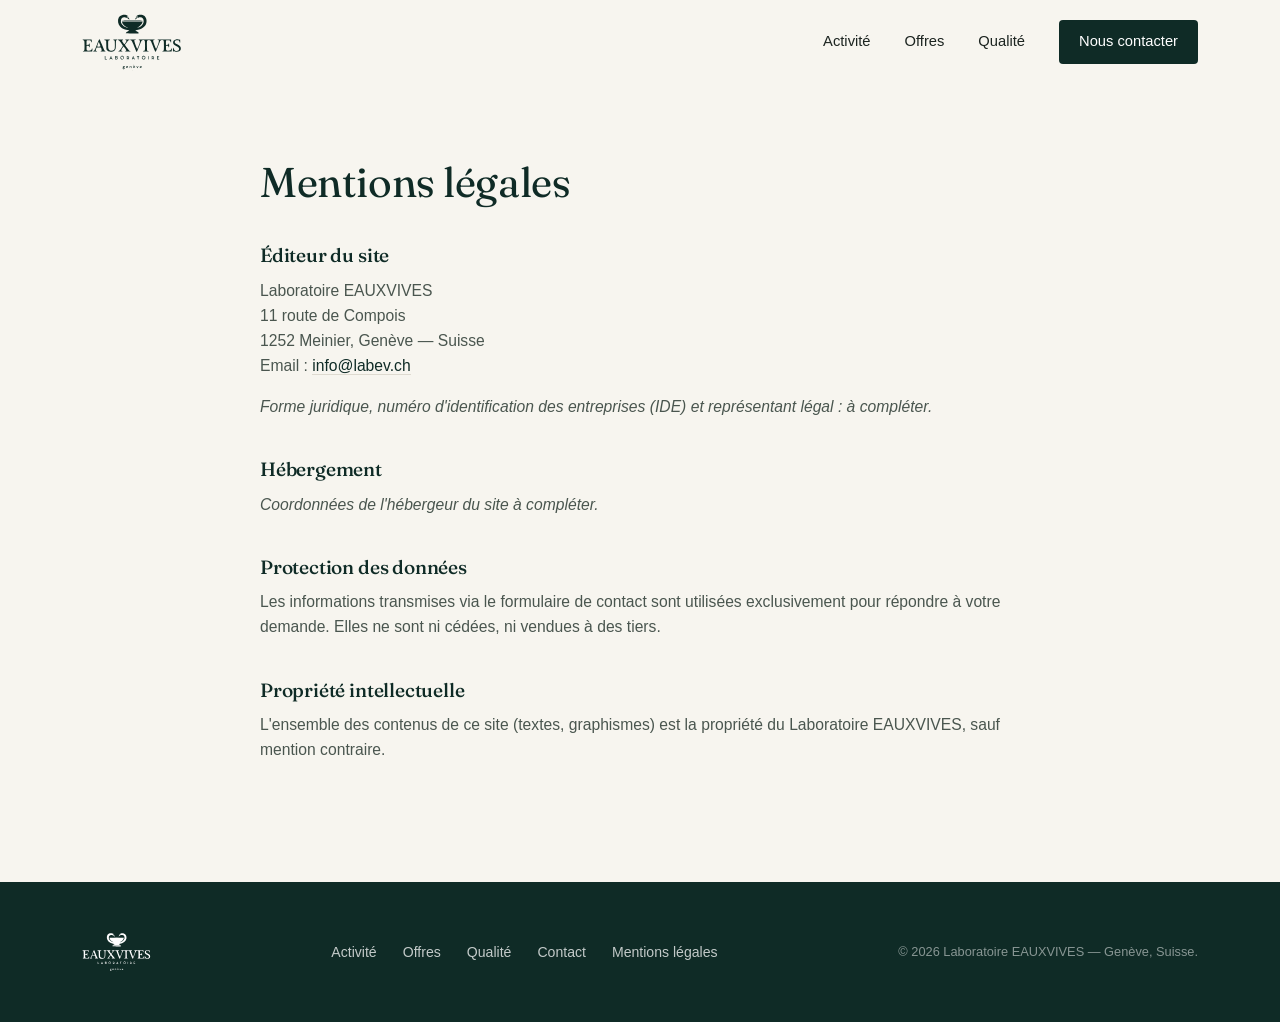
==== commit 49c5a3aa: "Remplacer Work Sans par Satoshi pour le texte courant Charge Satoshi (police variable) via Fontshare" ====
--- a/mentions-legales.html
+++ b/mentions-legales.html
@@ -8,7 +8,9 @@
 <link rel="icon" href="data:image/svg+xml,%3Csvg%20xmlns%3D%27http%3A//www.w3.org/2000/svg%27%20viewBox%3D%270%200%2032%2032%27%3E%3Crect%20width%3D%2732%27%20height%3D%2732%27%20rx%3D%276%27%20fill%3D%27%230f2b26%27/%3E%3Cg%20transform%3D%27translate%28-22.41%206.38%29%20scale%280.1287%29%27%3E%3Cg%20transform%3D%27translate%280%2C344%29%20scale%280.1%2C-0.1%29%27%20fill%3D%27%23a9cdbe%27%20stroke%3D%27none%27%3E%3Cpath%20d%3D%27M2400%203327%20c-104%20-23%20-178%20-81%20-225%20-175%20-76%20-151%20-39%20-376%2084%20-514%2086%20-97%20242%20-172%20421%20-203%2052%20-9%20101%20-19%20109%20-21%2024%20-8%20-17%20-42%20-78%20-65%20-63%20-23%20-101%20-54%20-101%20-81%200%20-17%2019%20-18%20375%20-18%20206%200%20375%202%20375%205%200%202%20-6%2016%20-12%2031%20-9%2020%20-35%2037%20-94%2064%20-45%2021%20-84%2043%20-88%2048%20-4%207%209%2014%2031%2017%20372%2063%20570%20204%20622%20443%2046%20215%20-46%20405%20-224%20463%20-49%2016%20-196%2016%20-251%201%20-55%20-16%20-128%20-66%20-143%20-98%20-6%20-15%20-10%20-29%20-7%20-31%202%20-2%207%204%2010%2015%204%2011%2019%2022%2034%2026%2015%203%2038%208%2052%2012%2023%205%2024%204%207%20-9%20-14%20-12%20-17%20-23%20-12%20-51%207%20-33%209%20-35%2039%20-29%2017%203%2037%2010%2043%2016%207%205%2041%2011%2075%2014%20142%2010%20228%20-92%20215%20-257%20-6%20-87%20-38%20-152%20-112%20-226%20-64%20-65%20-125%20-102%20-214%20-128%20-90%20-27%20-91%20-18%20-2%2025%20136%2066%20233%20178%20260%20299%20l9%2040%20-615%200%20-615%200%207%20-37%20c21%20-114%20121%20-230%20258%20-299%2051%20-25%2093%20-47%2096%20-49%2013%20-13%20-152%2041%20-193%2063%20-80%2043%20-161%20125%20-197%20199%20-27%2054%20-32%2075%20-32%20137%200%20178%20116%20273%20272%20222%2027%20-9%2055%20-16%2061%20-16%207%200%2046%20-25%2088%20-55%2088%20-63%20109%20-60%2067%2011%20-19%2033%20-30%2043%20-35%2033%20-6%20-9%20-10%20-6%20-15%2013%20-4%2015%20-4%2032%200%2037%2011%2019%20-8%2012%20-32%20-11%20l-23%20-22%2027%20-29%20c27%20-29%2015%20-29%20-19%201%20-14%2011%20-16%2024%20-12%2053%205%2030%203%2040%20-10%2045%20-9%203%20-16%2010%20-16%2015%200%204%2016%201%2035%20-7%2062%20-25%2074%20-17%2031%2022%20-67%2058%20-215%2086%20-326%2061z%27/%3E%3Cpath%20d%3D%27M3230%203191%20c0%20-11%20-3%20-27%20-7%20-37%20-6%20-17%20-7%20-16%20-13%201%20-5%2015%20-11%209%20-34%20-29%20-33%20-56%20-29%20-90%207%20-60%2054%2046%2097%2090%2097%2099%200%206%20-12%2018%20-25%2028%20-24%2017%20-25%2017%20-25%20-2z%27/%3E%3Cpath%20d%3D%27M2770%203180%20c0%20-7%203%20-10%207%20-7%203%204%203%2010%200%2014%20-4%203%20-7%200%20-7%20-7z%27/%3E%3Cpath%20d%3D%27M2370%202980%20c0%20-7%20212%20-10%20615%20-10%20403%200%20615%203%20615%2010%200%207%20-212%2010%20-615%2010%20-403%200%20-615%20-3%20-615%20-10z%27/%3E%3Cpath%20d%3D%27M2606%202223%20c-3%20-4%20-6%20-10%20-6%20-15%200%20-4%20171%20-8%20380%20-8%20334%200%20380%202%20380%2015%200%2014%20-46%2015%20-374%2015%20-205%20-1%20-376%20-4%20-380%20-7z%27/%3E%3C/g%3E%3C/g%3E%3C/svg%3E">
 <link rel="preconnect" href="https://fonts.googleapis.com">
 <link rel="preconnect" href="https://fonts.gstatic.com" crossorigin>
-<link href="https://fonts.googleapis.com/css2?family=Fraunces:opsz,wght@9..144,400;9..144,500;9..144,600&family=Work+Sans:wght@300;400;500;600&display=swap" rel="stylesheet">
+<link href="https://fonts.googleapis.com/css2?family=Fraunces:opsz,wght@9..144,400;9..144,500;9..144,600&display=swap" rel="stylesheet">
+<link rel="preconnect" href="https://api.fontshare.com">
+<link href="https://api.fontshare.com/v2/css?f[]=satoshi@300,301,400,401,500,501,700,701,variable&display=swap" rel="stylesheet">
 <link rel="stylesheet" href="css/style.css">
 <style>
   .legal { padding: 160px 0 120px; max-width: 760px; }
--- a/css/style.css
+++ b/css/style.css
@@ -17,7 +17,7 @@
   --gold-500: #9c6425;
 
   --font-display: "Fraunces", Georgia, serif;
-  --font-body: "Work Sans", -apple-system, BlinkMacSystemFont, "Segoe UI", sans-serif;
+  --font-body: "Satoshi", -apple-system, BlinkMacSystemFont, "Segoe UI", sans-serif;
 
   --wrap: 1180px;
   --radius: 4px;
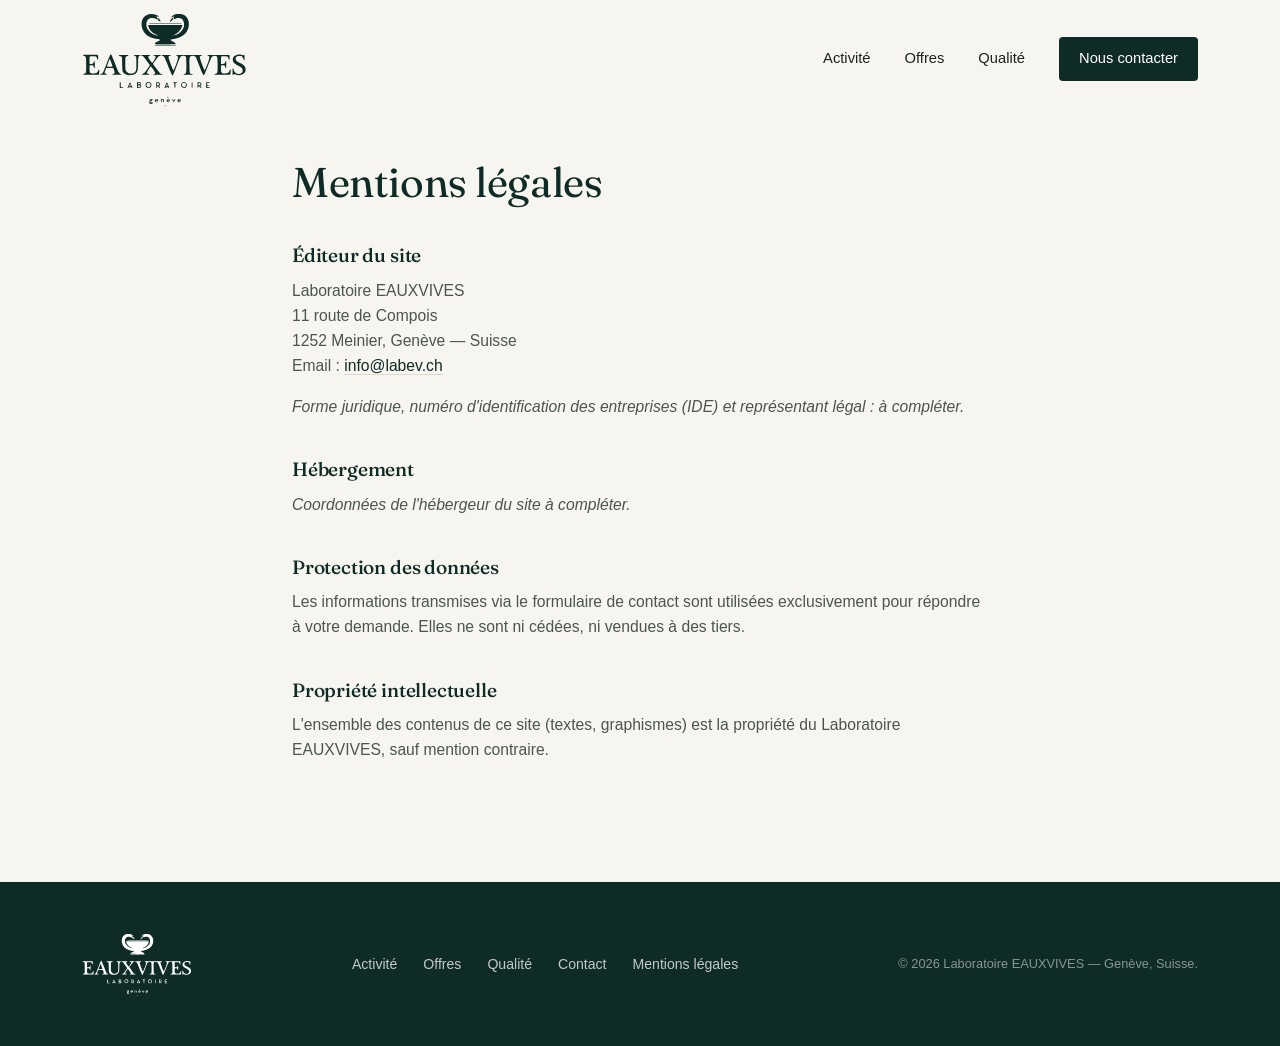
==== commit 6e1394e7: "Corriger les textes selon vos retours et agrandir encore le logo - Retrait des mentions onguents/bau" ====
--- a/mentions-legales.html
+++ b/mentions-legales.html
@@ -13,7 +13,7 @@
 <link href="https://api.fontshare.com/v2/css?f[]=satoshi@300,301,400,401,500,501,700,701,variable&display=swap" rel="stylesheet">
 <link rel="stylesheet" href="css/style.css">
 <style>
-  .legal { padding: 160px 0 120px; max-width: 760px; }
+  .legal { padding-top: 160px; padding-bottom: 120px; max-width: 760px; }
   .legal h1 { font-size: clamp(2rem, 4vw, 2.6rem); color: var(--teal-900); margin-bottom: 34px; }
   .legal h2 { font-size: 1.2rem; margin: 40px 0 12px; color: var(--teal-900); }
   .legal p, .legal li { color: var(--ink-soft); font-size: 0.98rem; }
--- a/css/style.css
+++ b/css/style.css
@@ -137,13 +137,13 @@
   display: flex;
   align-items: center;
   justify-content: space-between;
-  height: 84px;
+  height: 118px;
 }
 
 .logo { display: flex; align-items: center; }
 .logo-full {
   display: block;
-  height: 58px;
+  height: 96px;
   width: auto;
   color: var(--teal-900);
   transition: opacity .25s;
@@ -210,7 +210,23 @@
 .wave-2 { fill: var(--aqua-500); opacity: 0.28; }
 .wave-3 { fill: var(--teal-700); opacity: 0.15; }
 
-.hero-inner { position: relative; z-index: 1; padding-top: 84px; }
+.hero .hero-inner { position: relative; z-index: 1; padding-top: 118px; }
+
+.trust-badge {
+  display: inline-flex;
+  align-items: center;
+  gap: 8px;
+  padding: 8px 18px 8px 13px;
+  margin-bottom: 24px;
+  border: 1px solid var(--teal-700);
+  border-radius: 999px;
+  background: rgba(15, 43, 38, 0.05);
+  color: var(--teal-900);
+  font-size: 0.85rem;
+  font-weight: 500;
+}
+.trust-badge-icon { width: 17px; height: 17px; color: var(--teal-700); flex-shrink: 0; }
+
 .hero h1 { color: var(--teal-900); margin: 6px 0 26px; max-width: 16ch; }
 .hero-lead { font-size: 1.2rem; max-width: 56ch; margin-bottom: 40px; }
 .hero-actions { display: flex; gap: 18px; flex-wrap: wrap; }
@@ -281,13 +297,21 @@
   padding: 130px 0;
 }
 .split-feature {
-  display: grid;
-  grid-template-columns: 1.1fr 0.9fr;
-  gap: 70px;
-  align-items: center;
-}
+  display: flex;
+  justify-content: center;
+}
+.split-feature-text { max-width: 640px; text-align: center; }
+.split-feature-text .eyebrow { display: block; text-align: center; }
 .split-feature-text h2 { color: #fff; margin-bottom: 24px; }
-.feature-list { list-style: none; margin: 34px 0 0; padding: 0; display: grid; gap: 16px; }
+.split-feature-text .lede { max-width: none; margin: 0 auto; }
+.feature-list {
+  list-style: none;
+  margin: 34px auto 0;
+  padding: 0;
+  display: inline-grid;
+  gap: 16px;
+  text-align: left;
+}
 .feature-list li {
   position: relative;
   padding-left: 26px;
@@ -302,45 +326,10 @@
   background: var(--gold-500);
 }
 
-.split-feature-visual { display: flex; align-items: center; justify-content: center; }
-.capsule-visual {
-  position: relative;
-  width: 320px;
-  height: 320px;
-}
-.capsule-visual .ring {
-  position: absolute;
-  inset: 0;
-  border: 1px solid rgba(255,255,255,0.18);
-  border-radius: 50%;
-}
-.capsule {
-  position: absolute;
-  width: 96px;
-  height: 40px;
-  border-radius: 20px;
-  overflow: hidden;
-  box-shadow: 0 20px 40px rgba(0,0,0,0.25);
-}
-.capsule::before, .capsule::after {
-  content: "";
-  position: absolute;
-  inset: 0;
-}
-.capsule::before { left: 0; right: 50%; background: var(--aqua-300); }
-.capsule::after { left: 50%; right: 0; background: var(--gold-500); }
-.c1 { top: 40px; left: 30px; transform: rotate(-18deg); }
-.c2 { top: 140px; right: 10px; transform: rotate(10deg); }
-.c2::before { background: var(--teal-700); }
-.c2::after { background: var(--aqua-500); }
-.c3 { bottom: 30px; left: 70px; transform: rotate(28deg); }
-.c3::before { background: var(--gold-500); }
-.c3::after { background: var(--teal-700); }
-
 /* ---------- Quality ---------- */
 .quality-grid {
   display: grid;
-  grid-template-columns: repeat(4, 1fr);
+  grid-template-columns: repeat(3, 1fr);
   gap: 28px;
 }
 .quality-card {
@@ -440,7 +429,7 @@
   flex-wrap: wrap;
   gap: 24px;
 }
-.site-footer .logo-full { color: #fff; height: 40px; }
+.site-footer .logo-full { color: #fff; height: 64px; }
 .footer-nav { display: flex; gap: 26px; flex-wrap: wrap; }
 .footer-nav a { font-size: 0.88rem; color: rgba(255,255,255,0.75); }
 .footer-nav a:hover { color: #fff; }
@@ -461,8 +450,7 @@
 
 /* ============ Responsive ============ */
 @media (max-width: 980px) {
-  .split, .split-feature, .contact-wrap { grid-template-columns: 1fr; }
-  .split-feature-visual { order: -1; }
+  .split, .contact-wrap { grid-template-columns: 1fr; }
   .stat-row { grid-template-columns: repeat(2, 1fr); }
   .offer-grid { grid-template-columns: repeat(2, 1fr); }
   .quality-grid { grid-template-columns: repeat(2, 1fr); }
@@ -475,7 +463,7 @@
 
   .main-nav {
     position: fixed;
-    top: 84px; left: 0; right: 0;
+    top: 118px; left: 0; right: 0;
     background: var(--paper);
     border-bottom: 1px solid var(--line);
     flex-direction: column;
@@ -498,5 +486,4 @@
   .quality-grid { grid-template-columns: 1fr; }
   .form-row { grid-template-columns: 1fr; }
   .contact-form { padding: 28px; }
-  .capsule-visual { width: 240px; height: 240px; }
-}
+}
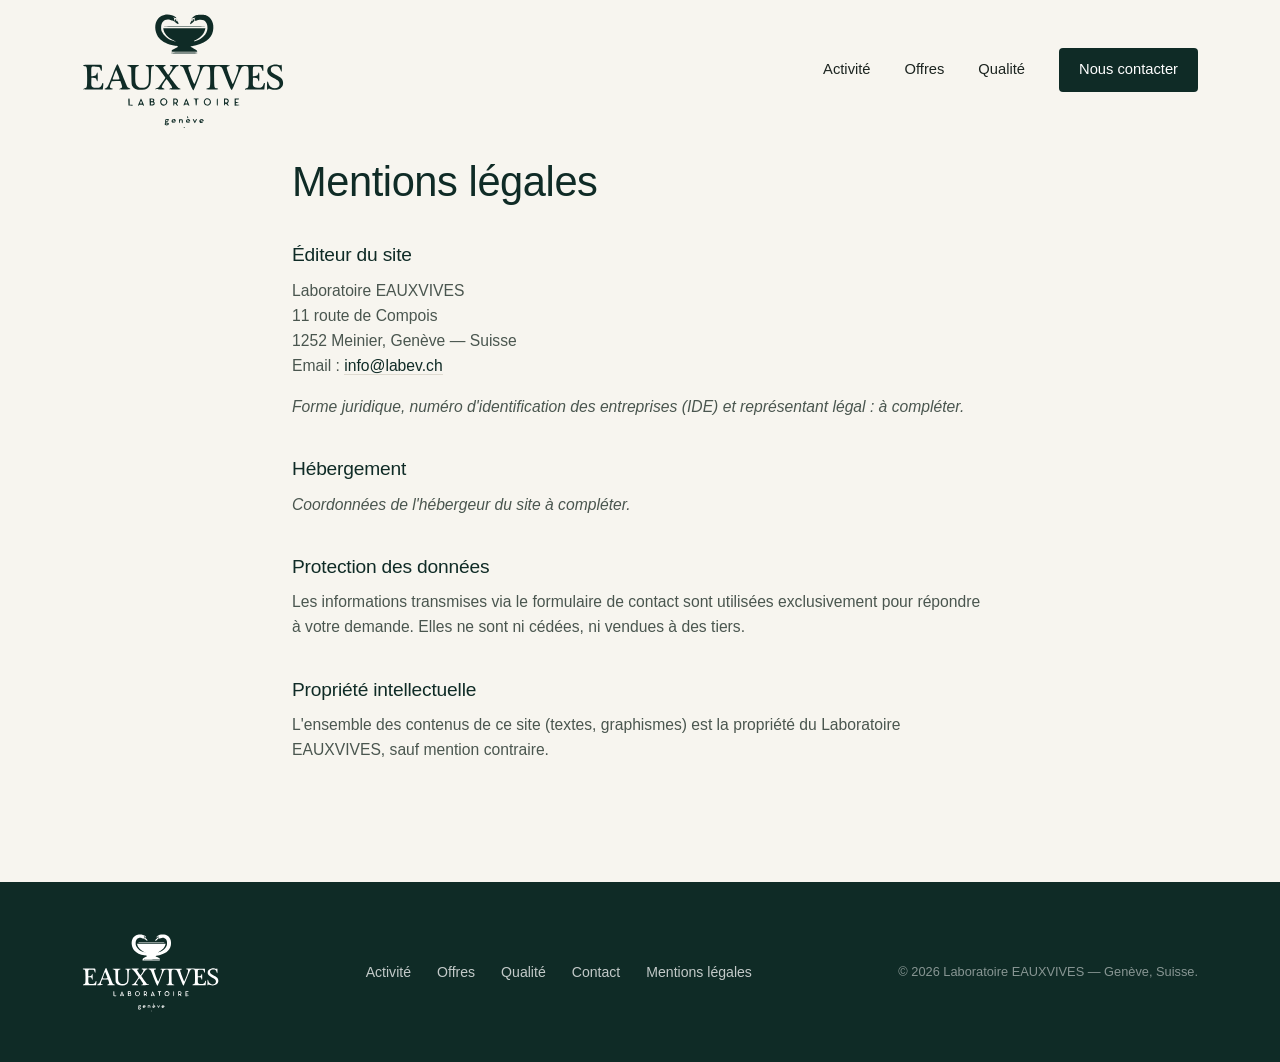
==== commit 9775615a: "Remplacer Fraunces par General Sans pour les titres General Sans (Fontshare, même fonderie que Satos" ====
--- a/mentions-legales.html
+++ b/mentions-legales.html
@@ -6,11 +6,8 @@
 <title>Mentions légales — EAUXVIVES</title>
 <meta name="robots" content="noindex">
 <link rel="icon" href="data:image/svg+xml,%3Csvg%20xmlns%3D%27http%3A//www.w3.org/2000/svg%27%20viewBox%3D%270%200%2032%2032%27%3E%3Crect%20width%3D%2732%27%20height%3D%2732%27%20rx%3D%276%27%20fill%3D%27%230f2b26%27/%3E%3Cg%20transform%3D%27translate%28-22.41%206.38%29%20scale%280.1287%29%27%3E%3Cg%20transform%3D%27translate%280%2C344%29%20scale%280.1%2C-0.1%29%27%20fill%3D%27%23a9cdbe%27%20stroke%3D%27none%27%3E%3Cpath%20d%3D%27M2400%203327%20c-104%20-23%20-178%20-81%20-225%20-175%20-76%20-151%20-39%20-376%2084%20-514%2086%20-97%20242%20-172%20421%20-203%2052%20-9%20101%20-19%20109%20-21%2024%20-8%20-17%20-42%20-78%20-65%20-63%20-23%20-101%20-54%20-101%20-81%200%20-17%2019%20-18%20375%20-18%20206%200%20375%202%20375%205%200%202%20-6%2016%20-12%2031%20-9%2020%20-35%2037%20-94%2064%20-45%2021%20-84%2043%20-88%2048%20-4%207%209%2014%2031%2017%20372%2063%20570%20204%20622%20443%2046%20215%20-46%20405%20-224%20463%20-49%2016%20-196%2016%20-251%201%20-55%20-16%20-128%20-66%20-143%20-98%20-6%20-15%20-10%20-29%20-7%20-31%202%20-2%207%204%2010%2015%204%2011%2019%2022%2034%2026%2015%203%2038%208%2052%2012%2023%205%2024%204%207%20-9%20-14%20-12%20-17%20-23%20-12%20-51%207%20-33%209%20-35%2039%20-29%2017%203%2037%2010%2043%2016%207%205%2041%2011%2075%2014%20142%2010%20228%20-92%20215%20-257%20-6%20-87%20-38%20-152%20-112%20-226%20-64%20-65%20-125%20-102%20-214%20-128%20-90%20-27%20-91%20-18%20-2%2025%20136%2066%20233%20178%20260%20299%20l9%2040%20-615%200%20-615%200%207%20-37%20c21%20-114%20121%20-230%20258%20-299%2051%20-25%2093%20-47%2096%20-49%2013%20-13%20-152%2041%20-193%2063%20-80%2043%20-161%20125%20-197%20199%20-27%2054%20-32%2075%20-32%20137%200%20178%20116%20273%20272%20222%2027%20-9%2055%20-16%2061%20-16%207%200%2046%20-25%2088%20-55%2088%20-63%20109%20-60%2067%2011%20-19%2033%20-30%2043%20-35%2033%20-6%20-9%20-10%20-6%20-15%2013%20-4%2015%20-4%2032%200%2037%2011%2019%20-8%2012%20-32%20-11%20l-23%20-22%2027%20-29%20c27%20-29%2015%20-29%20-19%201%20-14%2011%20-16%2024%20-12%2053%205%2030%203%2040%20-10%2045%20-9%203%20-16%2010%20-16%2015%200%204%2016%201%2035%20-7%2062%20-25%2074%20-17%2031%2022%20-67%2058%20-215%2086%20-326%2061z%27/%3E%3Cpath%20d%3D%27M3230%203191%20c0%20-11%20-3%20-27%20-7%20-37%20-6%20-17%20-7%20-16%20-13%201%20-5%2015%20-11%209%20-34%20-29%20-33%20-56%20-29%20-90%207%20-60%2054%2046%2097%2090%2097%2099%200%206%20-12%2018%20-25%2028%20-24%2017%20-25%2017%20-25%20-2z%27/%3E%3Cpath%20d%3D%27M2770%203180%20c0%20-7%203%20-10%207%20-7%203%204%203%2010%200%2014%20-4%203%20-7%200%20-7%20-7z%27/%3E%3Cpath%20d%3D%27M2370%202980%20c0%20-7%20212%20-10%20615%20-10%20403%200%20615%203%20615%2010%200%207%20-212%2010%20-615%2010%20-403%200%20-615%20-3%20-615%20-10z%27/%3E%3Cpath%20d%3D%27M2606%202223%20c-3%20-4%20-6%20-10%20-6%20-15%200%20-4%20171%20-8%20380%20-8%20334%200%20380%202%20380%2015%200%2014%20-46%2015%20-374%2015%20-205%20-1%20-376%20-4%20-380%20-7z%27/%3E%3C/g%3E%3C/g%3E%3C/svg%3E">
-<link rel="preconnect" href="https://fonts.googleapis.com">
-<link rel="preconnect" href="https://fonts.gstatic.com" crossorigin>
-<link href="https://fonts.googleapis.com/css2?family=Fraunces:opsz,wght@9..144,400;9..144,500;9..144,600&display=swap" rel="stylesheet">
 <link rel="preconnect" href="https://api.fontshare.com">
-<link href="https://api.fontshare.com/v2/css?f[]=satoshi@300,301,400,401,500,501,700,701,variable&display=swap" rel="stylesheet">
+<link href="https://api.fontshare.com/v2/css?f[]=satoshi@300,301,400,401,500,501,700,701,variable&f[]=general-sans@400,401,500,501,600,601,700,701,variable&display=swap" rel="stylesheet">
 <link rel="stylesheet" href="css/style.css">
 <style>
   .legal { padding-top: 160px; padding-bottom: 120px; max-width: 760px; }
--- a/css/style.css
+++ b/css/style.css
@@ -16,7 +16,7 @@
   --aqua-300: #a9cdbe;
   --gold-500: #9c6425;
 
-  --font-display: "Fraunces", Georgia, serif;
+  --font-display: "General Sans", -apple-system, BlinkMacSystemFont, "Segoe UI", sans-serif;
   --font-body: "Satoshi", -apple-system, BlinkMacSystemFont, "Segoe UI", sans-serif;
 
   --wrap: 1180px;
@@ -137,13 +137,13 @@
   display: flex;
   align-items: center;
   justify-content: space-between;
-  height: 118px;
+  height: 140px;
 }
 
 .logo { display: flex; align-items: center; }
 .logo-full {
   display: block;
-  height: 96px;
+  height: 118px;
   width: auto;
   color: var(--teal-900);
   transition: opacity .25s;
@@ -210,7 +210,7 @@
 .wave-2 { fill: var(--aqua-500); opacity: 0.28; }
 .wave-3 { fill: var(--teal-700); opacity: 0.15; }
 
-.hero .hero-inner { position: relative; z-index: 1; padding-top: 118px; }
+.hero .hero-inner { position: relative; z-index: 1; padding-top: 140px; }
 
 .trust-badge {
   display: inline-flex;
@@ -429,7 +429,7 @@
   flex-wrap: wrap;
   gap: 24px;
 }
-.site-footer .logo-full { color: #fff; height: 64px; }
+.site-footer .logo-full { color: #fff; height: 80px; }
 .footer-nav { display: flex; gap: 26px; flex-wrap: wrap; }
 .footer-nav a { font-size: 0.88rem; color: rgba(255,255,255,0.75); }
 .footer-nav a:hover { color: #fff; }
@@ -463,7 +463,7 @@
 
   .main-nav {
     position: fixed;
-    top: 118px; left: 0; right: 0;
+    top: 140px; left: 0; right: 0;
     background: var(--paper);
     border-bottom: 1px solid var(--line);
     flex-direction: column;
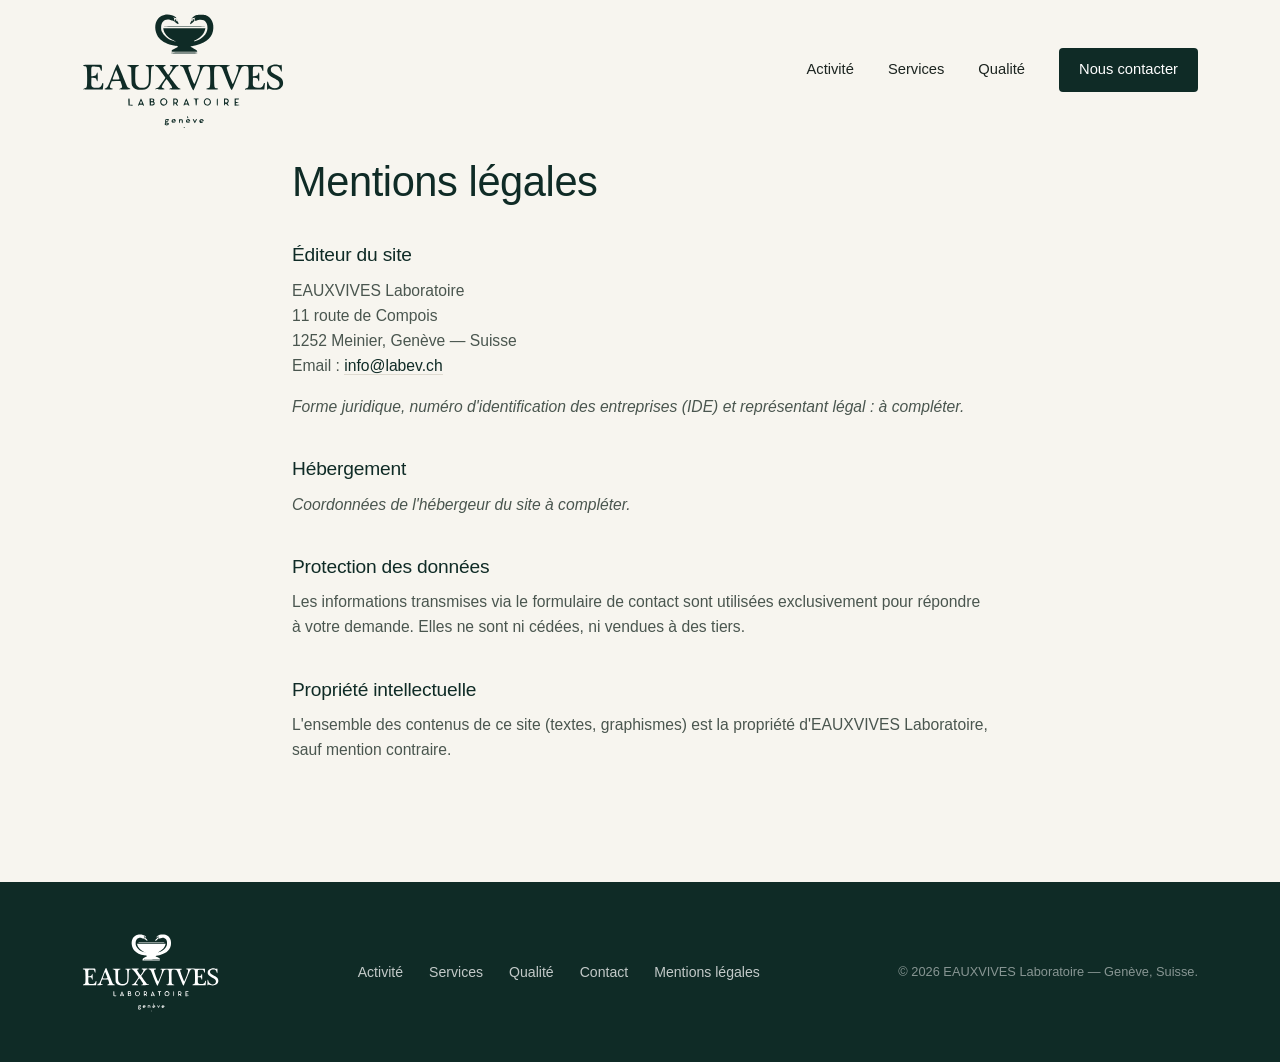
==== commit 35c585c7: "Appliquer les retours : titre, nom de marque, contenus et harmonie visuelle - Titre hero : "corps" e" ====
--- a/mentions-legales.html
+++ b/mentions-legales.html
@@ -28,7 +28,7 @@
     </a>
     <nav class="main-nav" id="main-nav" aria-label="Navigation principale">
       <a href="index.html#activite">Activité</a>
-      <a href="index.html#offres">Offres</a>
+      <a href="index.html#services">Services</a>
       <a href="index.html#qualite">Qualité</a>
       <a href="index.html#contact" class="nav-cta">Nous contacter</a>
     </nav>
@@ -44,7 +44,7 @@
 
     <h2>Éditeur du site</h2>
     <p>
-      Laboratoire EAUXVIVES<br>
+      EAUXVIVES Laboratoire<br>
       11 route de Compois<br>
       1252 Meinier, Genève — Suisse<br>
       Email : <a href="mailto:info@labev.ch">info@labev.ch</a>
@@ -64,7 +64,7 @@
     <h2>Propriété intellectuelle</h2>
     <p>
       L'ensemble des contenus de ce site (textes, graphismes) est la propriété
-      du Laboratoire EAUXVIVES, sauf mention contraire.
+      d'EAUXVIVES Laboratoire, sauf mention contraire.
     </p>
   </section>
 </main>
@@ -78,12 +78,12 @@
     </a>
     <nav class="footer-nav" aria-label="Navigation de pied de page">
       <a href="index.html#activite">Activité</a>
-      <a href="index.html#offres">Offres</a>
+      <a href="index.html#services">Services</a>
       <a href="index.html#qualite">Qualité</a>
       <a href="index.html#contact">Contact</a>
       <a href="mentions-legales.html">Mentions légales</a>
     </nav>
-    <p class="footer-meta">&copy; <span id="year"></span> Laboratoire EAUXVIVES — Genève, Suisse.</p>
+    <p class="footer-meta">&copy; <span id="year"></span> EAUXVIVES Laboratoire — Genève, Suisse.</p>
   </div>
 </footer>
 
--- a/css/style.css
+++ b/css/style.css
@@ -227,7 +227,7 @@
 }
 .trust-badge-icon { width: 17px; height: 17px; color: var(--teal-700); flex-shrink: 0; }
 
-.hero h1 { color: var(--teal-900); margin: 6px 0 26px; max-width: 16ch; }
+.hero h1 { color: var(--teal-900); margin: 6px 0 26px; max-width: 22ch; }
 .hero-lead { font-size: 1.2rem; max-width: 56ch; margin-bottom: 40px; }
 .hero-actions { display: flex; gap: 18px; flex-wrap: wrap; }
 
@@ -289,6 +289,7 @@
 }
 .offer-card h3 { margin-bottom: 10px; color: var(--teal-900); }
 .offer-card p { font-size: 0.95rem; margin: 0; }
+.offer-card:last-child { grid-column: 2; }
 
 /* ---------- Specialisation (dark split) ---------- */
 .section-dark {
@@ -341,13 +342,14 @@
 .quality-tag {
   display: inline-block;
   font-family: var(--font-display);
-  font-size: 1.1rem;
+  font-size: 1.25rem;
+  font-weight: 500;
   color: var(--teal-900);
   margin-bottom: 14px;
   padding-bottom: 10px;
   border-bottom: 2px solid var(--gold-500);
 }
-.quality-card p { font-size: 0.92rem; margin: 0; }
+.quality-card p { font-size: 0.95rem; margin: 0; }
 
 /* ---------- Contact ---------- */
 .section-contact { background: var(--paper-alt); }
@@ -453,6 +455,7 @@
   .split, .contact-wrap { grid-template-columns: 1fr; }
   .stat-row { grid-template-columns: repeat(2, 1fr); }
   .offer-grid { grid-template-columns: repeat(2, 1fr); }
+  .offer-card:last-child { grid-column: auto; }
   .quality-grid { grid-template-columns: repeat(2, 1fr); }
 }
 
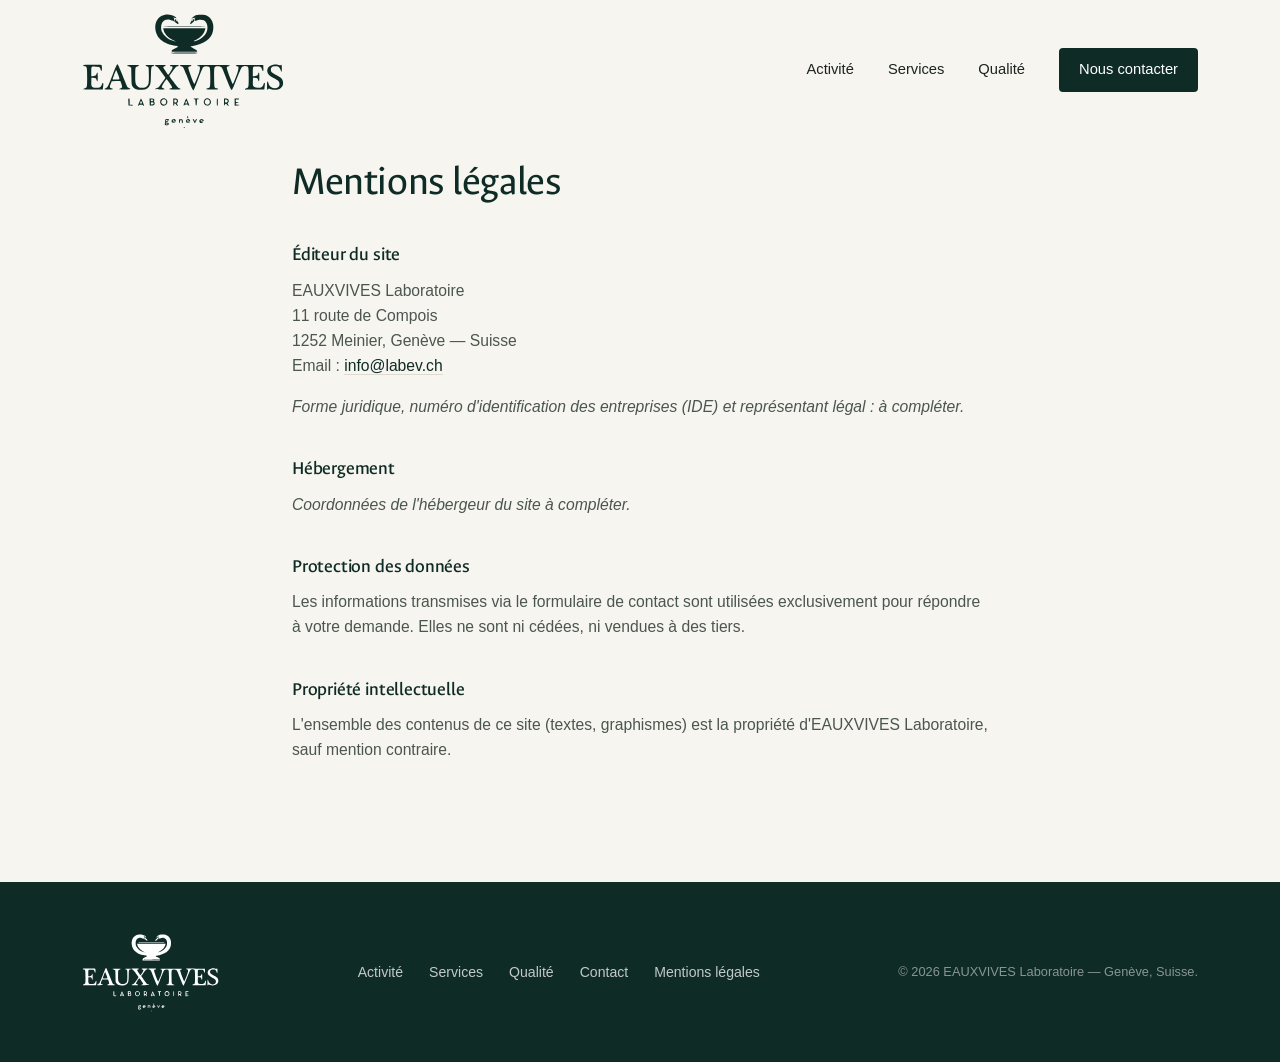
==== commit 95a91a92: "Titres en Ancizar Sans (au lieu de General Sans) Charge Ancizar Sans via Google Fonts (non disponibl" ====
--- a/mentions-legales.html
+++ b/mentions-legales.html
@@ -7,7 +7,10 @@
 <meta name="robots" content="noindex">
 <link rel="icon" href="data:image/svg+xml,%3Csvg%20xmlns%3D%27http%3A//www.w3.org/2000/svg%27%20viewBox%3D%270%200%2032%2032%27%3E%3Crect%20width%3D%2732%27%20height%3D%2732%27%20rx%3D%276%27%20fill%3D%27%230f2b26%27/%3E%3Cg%20transform%3D%27translate%28-22.41%206.38%29%20scale%280.1287%29%27%3E%3Cg%20transform%3D%27translate%280%2C344%29%20scale%280.1%2C-0.1%29%27%20fill%3D%27%23a9cdbe%27%20stroke%3D%27none%27%3E%3Cpath%20d%3D%27M2400%203327%20c-104%20-23%20-178%20-81%20-225%20-175%20-76%20-151%20-39%20-376%2084%20-514%2086%20-97%20242%20-172%20421%20-203%2052%20-9%20101%20-19%20109%20-21%2024%20-8%20-17%20-42%20-78%20-65%20-63%20-23%20-101%20-54%20-101%20-81%200%20-17%2019%20-18%20375%20-18%20206%200%20375%202%20375%205%200%202%20-6%2016%20-12%2031%20-9%2020%20-35%2037%20-94%2064%20-45%2021%20-84%2043%20-88%2048%20-4%207%209%2014%2031%2017%20372%2063%20570%20204%20622%20443%2046%20215%20-46%20405%20-224%20463%20-49%2016%20-196%2016%20-251%201%20-55%20-16%20-128%20-66%20-143%20-98%20-6%20-15%20-10%20-29%20-7%20-31%202%20-2%207%204%2010%2015%204%2011%2019%2022%2034%2026%2015%203%2038%208%2052%2012%2023%205%2024%204%207%20-9%20-14%20-12%20-17%20-23%20-12%20-51%207%20-33%209%20-35%2039%20-29%2017%203%2037%2010%2043%2016%207%205%2041%2011%2075%2014%20142%2010%20228%20-92%20215%20-257%20-6%20-87%20-38%20-152%20-112%20-226%20-64%20-65%20-125%20-102%20-214%20-128%20-90%20-27%20-91%20-18%20-2%2025%20136%2066%20233%20178%20260%20299%20l9%2040%20-615%200%20-615%200%207%20-37%20c21%20-114%20121%20-230%20258%20-299%2051%20-25%2093%20-47%2096%20-49%2013%20-13%20-152%2041%20-193%2063%20-80%2043%20-161%20125%20-197%20199%20-27%2054%20-32%2075%20-32%20137%200%20178%20116%20273%20272%20222%2027%20-9%2055%20-16%2061%20-16%207%200%2046%20-25%2088%20-55%2088%20-63%20109%20-60%2067%2011%20-19%2033%20-30%2043%20-35%2033%20-6%20-9%20-10%20-6%20-15%2013%20-4%2015%20-4%2032%200%2037%2011%2019%20-8%2012%20-32%20-11%20l-23%20-22%2027%20-29%20c27%20-29%2015%20-29%20-19%201%20-14%2011%20-16%2024%20-12%2053%205%2030%203%2040%20-10%2045%20-9%203%20-16%2010%20-16%2015%200%204%2016%201%2035%20-7%2062%20-25%2074%20-17%2031%2022%20-67%2058%20-215%2086%20-326%2061z%27/%3E%3Cpath%20d%3D%27M3230%203191%20c0%20-11%20-3%20-27%20-7%20-37%20-6%20-17%20-7%20-16%20-13%201%20-5%2015%20-11%209%20-34%20-29%20-33%20-56%20-29%20-90%207%20-60%2054%2046%2097%2090%2097%2099%200%206%20-12%2018%20-25%2028%20-24%2017%20-25%2017%20-25%20-2z%27/%3E%3Cpath%20d%3D%27M2770%203180%20c0%20-7%203%20-10%207%20-7%203%204%203%2010%200%2014%20-4%203%20-7%200%20-7%20-7z%27/%3E%3Cpath%20d%3D%27M2370%202980%20c0%20-7%20212%20-10%20615%20-10%20403%200%20615%203%20615%2010%200%207%20-212%2010%20-615%2010%20-403%200%20-615%20-3%20-615%20-10z%27/%3E%3Cpath%20d%3D%27M2606%202223%20c-3%20-4%20-6%20-10%20-6%20-15%200%20-4%20171%20-8%20380%20-8%20334%200%20380%202%20380%2015%200%2014%20-46%2015%20-374%2015%20-205%20-1%20-376%20-4%20-380%20-7z%27/%3E%3C/g%3E%3C/g%3E%3C/svg%3E">
 <link rel="preconnect" href="https://api.fontshare.com">
-<link href="https://api.fontshare.com/v2/css?f[]=satoshi@300,301,400,401,500,501,700,701,variable&f[]=general-sans@400,401,500,501,600,601,700,701,variable&display=swap" rel="stylesheet">
+<link rel="preconnect" href="https://fonts.googleapis.com">
+<link rel="preconnect" href="https://fonts.gstatic.com" crossorigin>
+<link href="https://api.fontshare.com/v2/css?f[]=satoshi@300,301,400,401,500,501,700,701,variable&display=swap" rel="stylesheet">
+<link href="https://fonts.googleapis.com/css2?family=Ancizar+Sans:wght@400;500;600;700&display=swap" rel="stylesheet">
 <link rel="stylesheet" href="css/style.css">
 <style>
   .legal { padding-top: 160px; padding-bottom: 120px; max-width: 760px; }
--- a/css/style.css
+++ b/css/style.css
@@ -16,7 +16,7 @@
   --aqua-300: #a9cdbe;
   --gold-500: #9c6425;
 
-  --font-display: "General Sans", -apple-system, BlinkMacSystemFont, "Segoe UI", sans-serif;
+  --font-display: "Ancizar Sans", -apple-system, BlinkMacSystemFont, "Segoe UI", sans-serif;
   --font-body: "Satoshi", -apple-system, BlinkMacSystemFont, "Segoe UI", sans-serif;
 
   --wrap: 1180px;
@@ -201,11 +201,19 @@
   min-height: 100vh;
   display: flex;
   align-items: center;
-  overflow: hidden;
   background: linear-gradient(180deg, #fbfaf6 0%, var(--paper) 60%);
 }
-.hero-bg { position: absolute; inset: 0; z-index: 0; }
+.hero-bg { position: absolute; inset: 0; z-index: 0; overflow: hidden; }
 .hero-waves { width: 100%; height: 100%; }
+.skyline { fill: var(--teal-700); opacity: 0.07; }
+.jet-stem { fill: var(--teal-700); opacity: 0.55; }
+.jet-mist path {
+  fill: none;
+  stroke: var(--teal-700);
+  stroke-width: 2.2;
+  stroke-linecap: round;
+  opacity: 0.4;
+}
 .wave { fill: var(--aqua-300); opacity: 0.35; }
 .wave-2 { fill: var(--aqua-500); opacity: 0.28; }
 .wave-3 { fill: var(--teal-700); opacity: 0.15; }
@@ -215,17 +223,23 @@
 .trust-badge {
   display: inline-flex;
   align-items: center;
-  gap: 8px;
-  padding: 8px 18px 8px 13px;
+  gap: 12px;
+  padding: 12px 20px;
   margin-bottom: 24px;
   border: 1px solid var(--teal-700);
-  border-radius: 999px;
-  background: rgba(15, 43, 38, 0.05);
-  color: var(--teal-900);
+  border-radius: 20px;
+  background: #fff;
+}
+.trust-badge-text {
+  font-family: var(--font-display);
   font-size: 0.85rem;
   font-weight: 500;
-}
-.trust-badge-icon { width: 17px; height: 17px; color: var(--teal-700); flex-shrink: 0; }
+  color: var(--teal-900);
+  padding-right: 12px;
+  border-right: 1px solid var(--line);
+  white-space: nowrap;
+}
+.trust-badge-logo { display: block; height: 22px; width: auto; }
 
 .hero h1 { color: var(--teal-900); margin: 6px 0 26px; max-width: 22ch; }
 .hero-lead { font-size: 1.2rem; max-width: 56ch; margin-bottom: 40px; }
@@ -241,6 +255,23 @@
   grid-template-columns: 1fr 1fr;
   gap: 60px;
   margin-bottom: 64px;
+}
+
+.activite-head-row {
+  display: grid;
+  grid-template-columns: 1fr 1fr;
+  gap: 60px;
+  align-items: center;
+  margin-bottom: 64px;
+}
+.activite-head-row .section-head { margin-bottom: 0; }
+.activite-media img {
+  display: block;
+  width: 100%;
+  aspect-ratio: 4 / 3;
+  object-fit: cover;
+  border: 1px solid var(--line);
+  border-radius: var(--radius);
 }
 
 .stat-row {
@@ -289,7 +320,16 @@
 }
 .offer-card h3 { margin-bottom: 10px; color: var(--teal-900); }
 .offer-card p { font-size: 0.95rem; margin: 0; }
-.offer-card:last-child { grid-column: 2; }
+.offer-card:last-child {
+  grid-column: 1 / -1;
+  display: grid;
+  grid-template-columns: auto 1fr;
+  align-items: center;
+  column-gap: 28px;
+}
+.offer-card:last-child .offer-icon { grid-row: 1 / 3; margin-bottom: 0; }
+.offer-card:last-child h3 { grid-column: 2; grid-row: 1; margin-bottom: 4px; }
+.offer-card:last-child p { grid-column: 2; grid-row: 2; max-width: 60ch; }
 
 /* ---------- Specialisation (dark split) ---------- */
 .section-dark {
@@ -452,10 +492,9 @@
 
 /* ============ Responsive ============ */
 @media (max-width: 980px) {
-  .split, .contact-wrap { grid-template-columns: 1fr; }
+  .split, .contact-wrap, .activite-head-row { grid-template-columns: 1fr; }
   .stat-row { grid-template-columns: repeat(2, 1fr); }
   .offer-grid { grid-template-columns: repeat(2, 1fr); }
-  .offer-card:last-child { grid-column: auto; }
   .quality-grid { grid-template-columns: repeat(2, 1fr); }
 }
 
@@ -486,6 +525,10 @@
 
   .stat-row { grid-template-columns: 1fr; }
   .offer-grid { grid-template-columns: 1fr; }
+  .offer-card:last-child { grid-template-columns: 1fr; row-gap: 16px; }
+  .offer-card:last-child .offer-icon { grid-row: auto; }
+  .offer-card:last-child h3 { grid-column: 1; grid-row: auto; }
+  .offer-card:last-child p { grid-column: 1; grid-row: auto; max-width: none; }
   .quality-grid { grid-template-columns: 1fr; }
   .form-row { grid-template-columns: 1fr; }
   .contact-form { padding: 28px; }
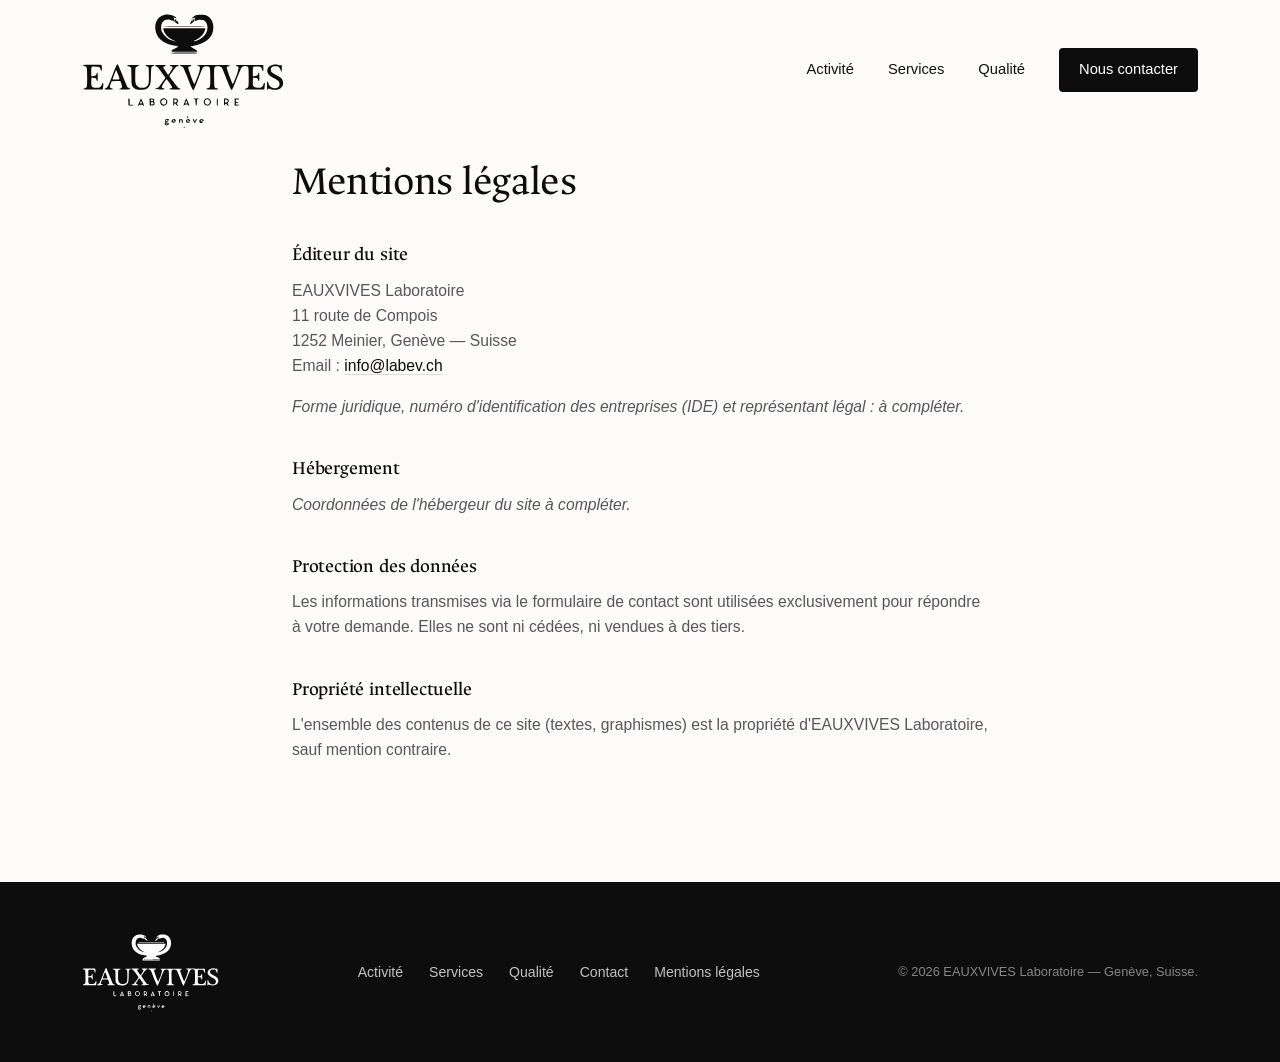
==== commit dc36aa16: "Titres en Ancizar Serif + palette noir & blanc avec accent terracotta - Remplace Ancizar Sans par An" ====
--- a/mentions-legales.html
+++ b/mentions-legales.html
@@ -10,7 +10,7 @@
 <link rel="preconnect" href="https://fonts.googleapis.com">
 <link rel="preconnect" href="https://fonts.gstatic.com" crossorigin>
 <link href="https://api.fontshare.com/v2/css?f[]=satoshi@300,301,400,401,500,501,700,701,variable&display=swap" rel="stylesheet">
-<link href="https://fonts.googleapis.com/css2?family=Ancizar+Sans:wght@400;500;600;700&display=swap" rel="stylesheet">
+<link href="https://fonts.googleapis.com/css2?family=Ancizar+Serif:wght@400;500;600;700&display=swap" rel="stylesheet">
 <link rel="stylesheet" href="css/style.css">
 <style>
   .legal { padding-top: 160px; padding-bottom: 120px; max-width: 760px; }
--- a/css/style.css
+++ b/css/style.css
@@ -3,20 +3,20 @@
    ============================================================ */
 
 :root {
-  --ink: #1c2420;
-  --ink-soft: #4a564f;
-  --paper: #f7f5ef;
-  --paper-alt: #efece2;
-  --line: #dedad0;
-
-  --teal-900: #0f2b26;
-  --teal-800: #16382f;
-  --teal-700: #1f4a3d;
-  --aqua-500: #6fab98;
-  --aqua-300: #a9cdbe;
-  --gold-500: #9c6425;
-
-  --font-display: "Ancizar Sans", -apple-system, BlinkMacSystemFont, "Segoe UI", sans-serif;
+  --ink: #121212;
+  --ink-soft: #57575b;
+  --paper: #fcfbfa;
+  --paper-alt: #efefed;
+  --line: #dcdcda;
+
+  --teal-900: #0d0d0d;
+  --teal-800: #1a1a1a;
+  --teal-700: #333333;
+  --aqua-500: #9a9a96;
+  --aqua-300: #d6d6d2;
+  --gold-500: #b5601f;
+
+  --font-display: "Ancizar Serif", Georgia, "Times New Roman", serif;
   --font-body: "Satoshi", -apple-system, BlinkMacSystemFont, "Segoe UI", sans-serif;
 
   --wrap: 1180px;
